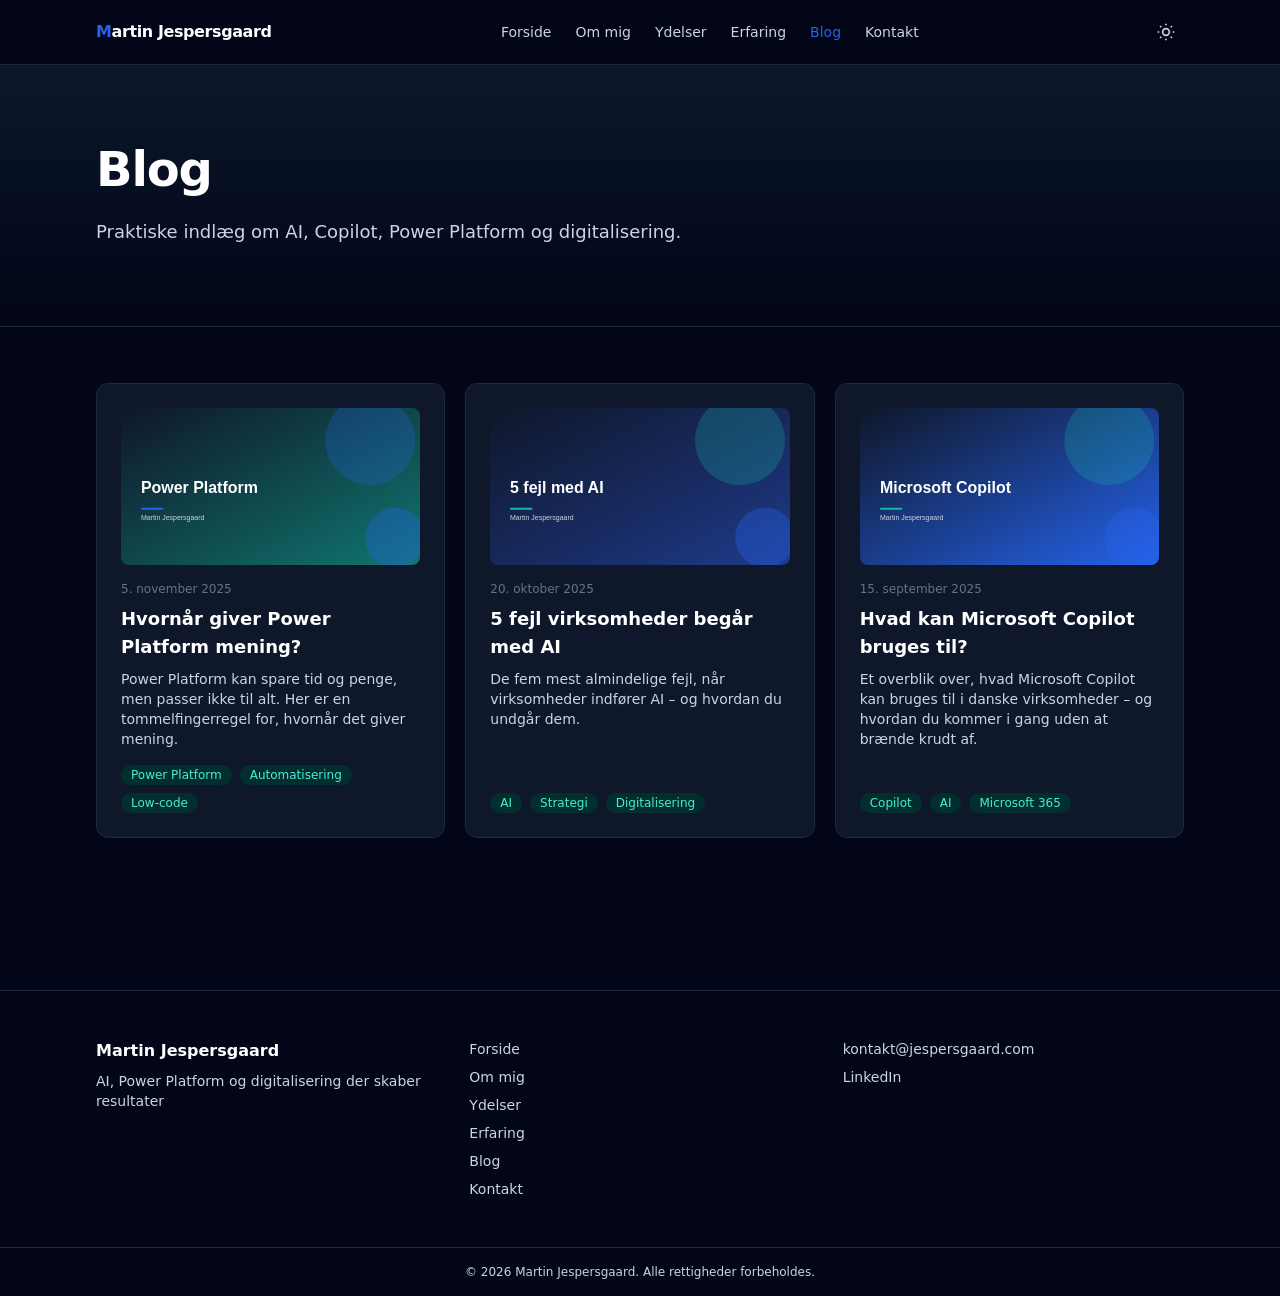
==== blog/index.html @ b981d4f5 "Deploy 2026-11-13T13:01Z Co-authored-by: Copilot <223556219+Copilot@users.noreply.github.com>" ====
<!DOCTYPE html><html lang="da"><head><meta charset="utf-8"><meta name="viewport" content="width=device-width, initial-scale=1"><title>Blog | Martin Jespersgaard</title><meta name="description" content="Indlæg om AI, Microsoft Copilot, Power Platform og digitalisering i danske virksomheder."><meta name="robots" content="index, follow, max-image-preview:large"><meta name="theme-color" content="#2563EB"><link rel="canonical" href="https://www.jespersgaard.com/blog/"><link rel="icon" type="image/svg+xml" href="/favicon.svg"><link rel="sitemap" href="/sitemap-index.xml"><meta property="og:site_name" content="Martin Jespersgaard"><meta property="og:locale" content="da_DK"><meta property="og:type" content="website"><meta property="og:title" content="Blog | Martin Jespersgaard"><meta property="og:description" content="Indlæg om AI, Microsoft Copilot, Power Platform og digitalisering i danske virksomheder."><meta property="og:url" content="https://www.jespersgaard.com/blog/"><meta property="og:image" content="https://www.jespersgaard.com/images/og-default.png"><meta name="twitter:card" content="summary_large_image"><meta name="twitter:title" content="Blog | Martin Jespersgaard"><meta name="twitter:description" content="Indlæg om AI, Microsoft Copilot, Power Platform og digitalisering i danske virksomheder."><meta name="twitter:image" content="https://www.jespersgaard.com/images/og-default.png"><script>
      const dark = localStorage.getItem('theme') !== 'light';
      document.documentElement.classList.toggle('dark', dark);
    </script><link rel="stylesheet" href="/_astro/BaseLayout.BVk5-nYg.css"></head><body class="flex min-h-screen flex-col"><a href="#main" class="sr-only focus:not-sr-only focus:absolute focus:left-4 focus:top-4 focus:rounded focus:bg-primary focus:px-3 focus:py-2 focus:text-white">Gå til indhold</a><header class="sticky top-0 z-40 border-b border-slate-200 bg-white/90 backdrop-blur dark:border-slate-800 dark:bg-slate-950/90"><div class="container-x flex h-16 items-center justify-between"><a href="/" class="font-semibold tracking-tight text-secondary dark:text-white"><span class="text-primary">M</span>artin Jespersgaard</a><nav aria-label="Hovednavigation" class="hidden items-center gap-6 md:flex"><a href="/" class="text-sm font-medium hover:text-primary text-slate-600 dark:text-slate-300">Forside</a><a href="/om-mig/" class="text-sm font-medium hover:text-primary text-slate-600 dark:text-slate-300">Om mig</a><a href="/ydelser/" class="text-sm font-medium hover:text-primary text-slate-600 dark:text-slate-300">Ydelser</a><a href="/erfaring/" class="text-sm font-medium hover:text-primary text-slate-600 dark:text-slate-300">Erfaring</a><a href="/blog/" aria-current="page" class="text-sm font-medium hover:text-primary text-primary">Blog</a><a href="/kontakt/" class="text-sm font-medium hover:text-primary text-slate-600 dark:text-slate-300">Kontakt</a></nav><div class="flex items-center gap-2"><button id="theme-toggle" type="button" aria-label="Skift mellem lyst og mørkt tema" class="rounded-md p-2 text-slate-600 hover:bg-slate-100 dark:text-slate-300 dark:hover:bg-slate-800"><svg class="hidden size-5 dark:block" viewBox="0 0 24 24" fill="none" stroke="currentColor" stroke-width="2" aria-hidden="true"><circle cx="12" cy="12" r="4"></circle><path d="M12 2v2m0 16v2M4.9 4.9l1.4 1.4m11.4 11.4 1.4 1.4M2 12h2m16 0h2M4.9 19.1l1.4-1.4M17.7 6.3l1.4-1.4"></path></svg><svg class="size-5 dark:hidden" viewBox="0 0 24 24" fill="none" stroke="currentColor" stroke-width="2" aria-hidden="true"><path d="M21 12.8A9 9 0 1 1 11.2 3a7 7 0 0 0 9.8 9.8z"></path></svg></button><button id="menu-toggle" type="button" aria-label="Åbn menu" aria-expanded="false" aria-controls="mobile-menu" class="rounded-md p-2 text-slate-600 hover:bg-slate-100 md:hidden dark:text-slate-300 dark:hover:bg-slate-800"><svg class="size-5" viewBox="0 0 24 24" fill="none" stroke="currentColor" stroke-width="2" aria-hidden="true"><path d="M4 6h16M4 12h16M4 18h16"></path></svg></button></div></div><nav id="mobile-menu" aria-label="Mobilnavigation" hidden class="border-t border-slate-200 md:hidden dark:border-slate-800"><div class="container-x flex flex-col py-2"><a href="/" class="py-2 text-sm font-medium">Forside</a><a href="/om-mig/" class="py-2 text-sm font-medium">Om mig</a><a href="/ydelser/" class="py-2 text-sm font-medium">Ydelser</a><a href="/erfaring/" class="py-2 text-sm font-medium">Erfaring</a><a href="/blog/" class="py-2 text-sm font-medium">Blog</a><a href="/kontakt/" class="py-2 text-sm font-medium">Kontakt</a></div></nav></header><script type="module">document.getElementById(`theme-toggle`)?.addEventListener(`click`,()=>{let e=document.documentElement.classList.toggle(`dark`);localStorage.setItem(`theme`,e?`dark`:`light`)});var e=document.getElementById(`menu-toggle`),t=document.getElementById(`mobile-menu`);e?.addEventListener(`click`,()=>{let n=t.hasAttribute(`hidden`);t.toggleAttribute(`hidden`,!n),e.setAttribute(`aria-expanded`,String(n))});</script><!-- {SITE.name} --><main id="main" class="flex-1"><section class="border-b border-slate-200 bg-gradient-to-b from-slate-50 to-white dark:border-slate-800 dark:from-slate-900 dark:to-slate-950"><div class="container-x py-14 sm:py-20"><h1 class="max-w-3xl font-bold tracking-tight text-3xl sm:text-5xl">Blog</h1><p class="mt-6 max-w-2xl text-lg leading-relaxed">Praktiske indlæg om AI, Copilot, Power Platform og digitalisering.</p></div></section><div class="container-x grid gap-5 py-14 md:grid-cols-2 lg:grid-cols-3"><article class="card flex h-full flex-col"><img src="/images/blog/power-platform.svg" alt="Illustration af Power Platform-byggeklodser" width="640" height="336" loading="lazy" decoding="async" class="mb-4 aspect-[1200/630] w-full rounded-lg object-cover"><time datetime="2025-11-05T00:00:00.000Z" class="text-xs text-slate-500">5. november 2025</time><h3 class="mt-2 text-lg font-semibold"><a href="/blog/hvornaar-power-platform/" class="hover:text-primary">Hvornår giver Power Platform mening?</a></h3><p class="mt-2 flex-1 text-sm">Power Platform kan spare tid og penge, men passer ikke til alt. Her er en tommelfingerregel for, hvornår det giver mening.</p><div class="mt-4 flex flex-wrap gap-2"><span class="tag">Power Platform</span><span class="tag">Automatisering</span><span class="tag">Low-code</span></div></article><article class="card flex h-full flex-col"><img src="/images/blog/ai-fejl.svg" alt="Illustration af fem faldgruber ved AI-projekter" width="640" height="336" loading="lazy" decoding="async" class="mb-4 aspect-[1200/630] w-full rounded-lg object-cover"><time datetime="2025-10-20T00:00:00.000Z" class="text-xs text-slate-500">20. oktober 2025</time><h3 class="mt-2 text-lg font-semibold"><a href="/blog/5-fejl-med-ai/" class="hover:text-primary">5 fejl virksomheder begår med AI</a></h3><p class="mt-2 flex-1 text-sm">De fem mest almindelige fejl, når virksomheder indfører AI – og hvordan du undgår dem.</p><div class="mt-4 flex flex-wrap gap-2"><span class="tag">AI</span><span class="tag">Strategi</span><span class="tag">Digitalisering</span></div></article><article class="card flex h-full flex-col"><img src="/images/blog/hvad-er-copilot.svg" alt="Illustration af Microsoft Copilot i en arbejdsgang" width="640" height="336" loading="lazy" decoding="async" class="mb-4 aspect-[1200/630] w-full rounded-lg object-cover"><time datetime="2025-09-15T00:00:00.000Z" class="text-xs text-slate-500">15. september 2025</time><h3 class="mt-2 text-lg font-semibold"><a href="/blog/hvad-er-copilot/" class="hover:text-primary">Hvad kan Microsoft Copilot bruges til?</a></h3><p class="mt-2 flex-1 text-sm">Et overblik over, hvad Microsoft Copilot kan bruges til i danske virksomheder – og hvordan du kommer i gang uden at brænde krudt af.</p><div class="mt-4 flex flex-wrap gap-2"><span class="tag">Copilot</span><span class="tag">AI</span><span class="tag">Microsoft 365</span></div></article></div></main><footer class="mt-24 border-t border-slate-200 dark:border-slate-800"><div class="container-x grid gap-8 py-12 md:grid-cols-3"><div><p class="font-semibold text-secondary dark:text-white">Martin Jespersgaard</p><p class="mt-2 text-sm">AI, Power Platform og digitalisering der skaber resultater</p></div><nav aria-label="Footernavigation"><ul class="space-y-2 text-sm"><li><a href="/" class="hover:text-primary">Forside</a></li><li><a href="/om-mig/" class="hover:text-primary">Om mig</a></li><li><a href="/ydelser/" class="hover:text-primary">Ydelser</a></li><li><a href="/erfaring/" class="hover:text-primary">Erfaring</a></li><li><a href="/blog/" class="hover:text-primary">Blog</a></li><li><a href="/kontakt/" class="hover:text-primary">Kontakt</a></li></ul></nav><div class="text-sm"><p><a href="mailto:kontakt@jespersgaard.com" class="hover:text-primary">kontakt@jespersgaard.com</a></p><p class="mt-2"><a href="https://www.linkedin.com/in/jespersgaard/" rel="me noopener" class="hover:text-primary">LinkedIn</a></p></div></div><div class="border-t border-slate-200 py-4 text-center text-xs dark:border-slate-800">© 2026 Martin Jespersgaard. Alle rettigheder forbeholdes.</div></footer></body></html>
---- _astro/BaseLayout.BVk5-nYg.css ----
/*! tailwindcss v4.3.5 | MIT License | https://tailwindcss.com */
@layer properties{@supports (((-webkit-hyphens:none)) and (not (margin-trim:block))) or ((-moz-orient:inline) and (not (color:rgb(from red r g b)))){*,:before,:after,::backdrop{--tw-space-y-reverse:0;--tw-border-style:solid;--tw-gradient-position:initial;--tw-gradient-from:#0000;--tw-gradient-via:#0000;--tw-gradient-to:#0000;--tw-gradient-stops:initial;--tw-gradient-via-stops:initial;--tw-gradient-from-position:0%;--tw-gradient-via-position:50%;--tw-gradient-to-position:100%;--tw-leading:initial;--tw-font-weight:initial;--tw-tracking:initial;--tw-shadow:0 0 #0000;--tw-shadow-color:initial;--tw-shadow-alpha:100%;--tw-inset-shadow:0 0 #0000;--tw-inset-shadow-color:initial;--tw-inset-shadow-alpha:100%;--tw-ring-color:initial;--tw-ring-shadow:0 0 #0000;--tw-inset-ring-color:initial;--tw-inset-ring-shadow:0 0 #0000;--tw-ring-inset:initial;--tw-ring-offset-width:0px;--tw-ring-offset-color:#fff;--tw-ring-offset-shadow:0 0 #0000;--tw-backdrop-blur:initial;--tw-backdrop-brightness:initial;--tw-backdrop-contrast:initial;--tw-backdrop-grayscale:initial;--tw-backdrop-hue-rotate:initial;--tw-backdrop-invert:initial;--tw-backdrop-opacity:initial;--tw-backdrop-saturate:initial;--tw-backdrop-sepia:initial;--tw-outline-style:solid}}}@layer theme{:root,:host{--font-sans:"Segoe UI", system-ui, -apple-system, "Helvetica Neue", Arial, sans-serif;--font-mono:ui-monospace, SFMono-Regular, Menlo, Monaco, Consolas, "Liberation Mono", "Courier New", monospace;--color-red-400:oklch(70.4% .191 22.216);--color-red-600:oklch(57.7% .245 27.325);--color-teal-50:oklch(98.4% .014 180.72);--color-teal-100:oklch(95.3% .051 180.801);--color-teal-300:oklch(85.5% .138 181.071);--color-teal-400:oklch(77.7% .152 181.912);--color-teal-600:oklch(60% .118 184.704);--color-teal-700:oklch(51.1% .096 186.391);--color-teal-950:oklch(27.7% .046 192.524);--color-blue-100:oklch(93.2% .032 255.585);--color-blue-950:oklch(28.2% .091 267.935);--color-slate-50:oklch(98.4% .003 247.858);--color-slate-100:oklch(96.8% .007 247.896);--color-slate-200:oklch(92.9% .013 255.508);--color-slate-300:oklch(86.9% .022 252.894);--color-slate-400:oklch(70.4% .04 256.788);--color-slate-500:oklch(55.4% .046 257.417);--color-slate-600:oklch(44.6% .043 257.281);--color-slate-700:oklch(37.2% .044 257.287);--color-slate-800:oklch(27.9% .041 260.031);--color-slate-900:oklch(20.8% .042 265.755);--color-slate-950:oklch(12.9% .042 264.695);--color-white:#fff;--spacing:.25rem;--container-xl:36rem;--container-2xl:42rem;--container-3xl:48rem;--container-6xl:72rem;--text-xs:.75rem;--text-xs--line-height:calc(1 / .75);--text-sm:.875rem;--text-sm--line-height:calc(1.25 / .875);--text-lg:1.125rem;--text-lg--line-height:calc(1.75 / 1.125);--text-xl:1.25rem;--text-xl--line-height:calc(1.75 / 1.25);--text-2xl:1.5rem;--text-2xl--line-height:calc(2 / 1.5);--text-3xl:1.875rem;--text-3xl--line-height:calc(2.25 / 1.875);--text-4xl:2.25rem;--text-4xl--line-height:calc(2.5 / 2.25);--text-5xl:3rem;--text-5xl--line-height:1;--text-6xl:3.75rem;--text-6xl--line-height:1;--font-weight-medium:500;--font-weight-semibold:600;--font-weight-bold:700;--tracking-tight:-.025em;--tracking-wider:.05em;--leading-relaxed:1.625;--radius-md:.375rem;--radius-lg:.5rem;--radius-xl:.75rem;--radius-2xl:1rem;--default-transition-duration:.15s;--default-transition-timing-function:cubic-bezier(.4, 0, .2, 1);--default-font-family:var(--font-sans);--default-mono-font-family:var(--font-mono);--color-primary:#2563eb;--color-primary-dark:#1d4ed8;--color-secondary:#0f172a;--color-accent:#14b8a6}}@layer base{*,:after,:before,::backdrop{box-sizing:border-box;border:0 solid;margin:0;padding:0}::file-selector-button{box-sizing:border-box;border:0 solid;margin:0;padding:0}html,:host{-webkit-text-size-adjust:100%;tab-size:4;line-height:1.5;font-family:var(--default-font-family,-apple-system, BlinkMacSystemFont, "Segoe UI", Roboto, "Helvetica Neue", "Noto Sans", Arial, sans-serif, "Apple Color Emoji", "Segoe UI Emoji", "Segoe UI Symbol", "Noto Color Emoji");font-feature-settings:var(--default-font-feature-settings,normal);font-variation-settings:var(--default-font-variation-settings,normal);-webkit-tap-highlight-color:transparent}hr{height:0;color:inherit;border-top-width:1px}abbr:where([title]){text-decoration:underline dotted}h1,h2,h3,h4,h5,h6{font-size:inherit;font-weight:inherit}a{color:inherit;-webkit-text-decoration:inherit;-webkit-text-decoration:inherit;-webkit-text-decoration:inherit;text-decoration:inherit}b,strong{font-weight:bolder}code,kbd,samp,pre{font-family:var(--default-mono-font-family,ui-monospace, SFMono-Regular, Menlo, Monaco, Consolas, "Liberation Mono", "Courier New", monospace);font-feature-settings:var(--default-mono-font-feature-settings,normal);font-variation-settings:var(--default-mono-font-variation-settings,normal);font-size:1em}small{font-size:80%}sub,sup{vertical-align:baseline;font-size:75%;line-height:0;position:relative}sub{bottom:-.25em}sup{top:-.5em}table{text-indent:0;border-color:inherit;border-collapse:collapse}:-moz-focusring:where(:not(iframe)){outline:auto}progress{vertical-align:baseline}summary{display:list-item}ol,ul,menu{list-style:none}img,svg,video,canvas,audio,iframe,embed,object{vertical-align:middle;display:block}img,video{max-width:100%;height:auto}button,input,select,optgroup,textarea{font:inherit;font-feature-settings:inherit;font-variation-settings:inherit;letter-spacing:inherit;color:inherit;opacity:1;background-color:#0000;border-radius:0}::file-selector-button{font:inherit;font-feature-settings:inherit;font-variation-settings:inherit;letter-spacing:inherit;color:inherit;opacity:1;background-color:#0000;border-radius:0}:where(select:is([multiple],[size])) optgroup{font-weight:bolder}:where(select:is([multiple],[size])) optgroup option{padding-inline-start:20px}::file-selector-button{margin-inline-end:4px}::placeholder{opacity:1}@supports (not ((-webkit-appearance:-apple-pay-button))) or (contain-intrinsic-size:1px){::placeholder{color:currentColor}@supports (color:color-mix(in lab, red, red)){::placeholder{color:color-mix(in oklab, currentcolor 50%, transparent)}}}textarea{resize:vertical}::-webkit-search-decoration{-webkit-appearance:none}::-webkit-date-and-time-value{min-height:1lh;text-align:inherit}::-webkit-datetime-edit{display:inline-flex}::-webkit-datetime-edit-fields-wrapper{padding:0}::-webkit-datetime-edit{padding-block:0}::-webkit-datetime-edit-year-field{padding-block:0}::-webkit-datetime-edit-month-field{padding-block:0}::-webkit-datetime-edit-day-field{padding-block:0}::-webkit-datetime-edit-hour-field{padding-block:0}::-webkit-datetime-edit-minute-field{padding-block:0}::-webkit-datetime-edit-second-field{padding-block:0}::-webkit-datetime-edit-millisecond-field{padding-block:0}::-webkit-datetime-edit-meridiem-field{padding-block:0}::-webkit-calendar-picker-indicator{line-height:1}:-moz-ui-invalid{box-shadow:none}button,input:where([type=button],[type=reset],[type=submit]){appearance:button}::file-selector-button{appearance:button}::-webkit-inner-spin-button{height:auto}::-webkit-outer-spin-button{height:auto}[hidden]:where(:not([hidden=until-found])){display:none!important}}@layer components;@layer utilities{.sr-only{clip-path:inset(50%);white-space:nowrap;border-width:0;width:1px;height:1px;margin:-1px;padding:0;position:absolute;overflow:hidden}.sticky{position:sticky}.top-0{top:0}.z-40{z-index:40}.order-first{order:-9999}.mx-auto{margin-inline:auto}.prose{color:var(--tw-prose-body);max-width:65ch}.prose :where(p):not(:where([class~=not-prose],[class~=not-prose] *)){margin-top:1.25em;margin-bottom:1.25em}.prose :where([class~=lead]):not(:where([class~=not-prose],[class~=not-prose] *)){color:var(--tw-prose-lead);margin-top:1.2em;margin-bottom:1.2em;font-size:1.25em;line-height:1.6}.prose :where(a):not(:where([class~=not-prose],[class~=not-prose] *)){color:var(--tw-prose-links);font-weight:500;text-decoration:underline}.prose :where(strong):not(:where([class~=not-prose],[class~=not-prose] *)){color:var(--tw-prose-bold);font-weight:600}.prose :where(a strong):not(:where([class~=not-prose],[class~=not-prose] *)),.prose :where(blockquote strong):not(:where([class~=not-prose],[class~=not-prose] *)),.prose :where(thead th strong):not(:where([class~=not-prose],[class~=not-prose] *)){color:inherit}.prose :where(ol):not(:where([class~=not-prose],[class~=not-prose] *)){margin-top:1.25em;margin-bottom:1.25em;padding-inline-start:1.625em;list-style-type:decimal}.prose :where(ol[type=A]):not(:where([class~=not-prose],[class~=not-prose] *)){list-style-type:upper-alpha}.prose :where(ol[type=a]):not(:where([class~=not-prose],[class~=not-prose] *)){list-style-type:lower-alpha}.prose :where(ol[type=A s]):not(:where([class~=not-prose],[class~=not-prose] *)){list-style-type:upper-alpha}.prose :where(ol[type=a s]):not(:where([class~=not-prose],[class~=not-prose] *)){list-style-type:lower-alpha}.prose :where(ol[type=I]):not(:where([class~=not-prose],[class~=not-prose] *)){list-style-type:upper-roman}.prose :where(ol[type=i]):not(:where([class~=not-prose],[class~=not-prose] *)){list-style-type:lower-roman}.prose :where(ol[type=I s]):not(:where([class~=not-prose],[class~=not-prose] *)){list-style-type:upper-roman}.prose :where(ol[type=i s]):not(:where([class~=not-prose],[class~=not-prose] *)){list-style-type:lower-roman}.prose :where(ol[type="1"]):not(:where([class~=not-prose],[class~=not-prose] *)){list-style-type:decimal}.prose :where(ul):not(:where([class~=not-prose],[class~=not-prose] *)){margin-top:1.25em;margin-bottom:1.25em;padding-inline-start:1.625em;list-style-type:disc}.prose :where(ol>li):not(:where([class~=not-prose],[class~=not-prose] *))::marker{color:var(--tw-prose-counters);font-weight:400}.prose :where(ul>li):not(:where([class~=not-prose],[class~=not-prose] *))::marker{color:var(--tw-prose-bullets)}.prose :where(dt):not(:where([class~=not-prose],[class~=not-prose] *)){color:var(--tw-prose-headings);margin-top:1.25em;font-weight:600}.prose :where(hr):not(:where([class~=not-prose],[class~=not-prose] *)){border-color:var(--tw-prose-hr);border-top-width:1px;margin-top:3em;margin-bottom:3em}.prose :where(blockquote):not(:where([class~=not-prose],[class~=not-prose] *)){color:var(--tw-prose-quotes);border-inline-start-width:.25rem;border-inline-start-color:var(--tw-prose-quote-borders);quotes:"“""”""‘""’";margin-top:1.6em;margin-bottom:1.6em;padding-inline-start:1em;font-style:italic;font-weight:500}.prose :where(blockquote p:first-of-type):not(:where([class~=not-prose],[class~=not-prose] *)):before{content:open-quote}.prose :where(blockquote p:last-of-type):not(:where([class~=not-prose],[class~=not-prose] *)):after{content:close-quote}.prose :where(h1):not(:where([class~=not-prose],[class~=not-prose] *)){color:var(--tw-prose-headings);margin-top:0;margin-bottom:.888889em;font-size:2.25em;font-weight:800;line-height:1.11111}.prose :where(h1 strong):not(:where([class~=not-prose],[class~=not-prose] *)){color:inherit;font-weight:900}.prose :where(h2):not(:where([class~=not-prose],[class~=not-prose] *)){color:var(--tw-prose-headings);margin-top:2em;margin-bottom:1em;font-size:1.5em;font-weight:700;line-height:1.33333}.prose :where(h2 strong):not(:where([class~=not-prose],[class~=not-prose] *)){color:inherit;font-weight:800}.prose :where(h3):not(:where([class~=not-prose],[class~=not-prose] *)){color:var(--tw-prose-headings);margin-top:1.6em;margin-bottom:.6em;font-size:1.25em;font-weight:600;line-height:1.6}.prose :where(h3 strong):not(:where([class~=not-prose],[class~=not-prose] *)){color:inherit;font-weight:700}.prose :where(h4):not(:where([class~=not-prose],[class~=not-prose] *)){color:var(--tw-prose-headings);margin-top:1.5em;margin-bottom:.5em;font-weight:600;line-height:1.5}.prose :where(h4 strong):not(:where([class~=not-prose],[class~=not-prose] *)){color:inherit;font-weight:700}.prose :where(img):not(:where([class~=not-prose],[class~=not-prose] *)){margin-top:2em;margin-bottom:2em}.prose :where(picture):not(:where([class~=not-prose],[class~=not-prose] *)){margin-top:2em;margin-bottom:2em;display:block}.prose :where(video):not(:where([class~=not-prose],[class~=not-prose] *)){margin-top:2em;margin-bottom:2em}.prose :where(kbd):not(:where([class~=not-prose],[class~=not-prose] *)){color:var(--tw-prose-kbd);box-shadow:0 0 0 1px var(--tw-prose-kbd-shadows), 0 3px 0 var(--tw-prose-kbd-shadows);padding-top:.1875em;padding-inline-end:.375em;padding-bottom:.1875em;border-radius:.3125rem;padding-inline-start:.375em;font-family:inherit;font-size:.875em;font-weight:500}.prose :where(code):not(:where([class~=not-prose],[class~=not-prose] *)){color:var(--tw-prose-code);font-size:.875em;font-weight:600}.prose :where(code):not(:where([class~=not-prose],[class~=not-prose] *)):before,.prose :where(code):not(:where([class~=not-prose],[class~=not-prose] *)):after{content:"`"}.prose :where(a code):not(:where([class~=not-prose],[class~=not-prose] *)),.prose :where(h1 code):not(:where([class~=not-prose],[class~=not-prose] *)){color:inherit}.prose :where(h2 code):not(:where([class~=not-prose],[class~=not-prose] *)){color:inherit;font-size:.875em}.prose :where(h3 code):not(:where([class~=not-prose],[class~=not-prose] *)){color:inherit;font-size:.9em}.prose :where(h4 code):not(:where([class~=not-prose],[class~=not-prose] *)),.prose :where(blockquote code):not(:where([class~=not-prose],[class~=not-prose] *)),.prose :where(thead th code):not(:where([class~=not-prose],[class~=not-prose] *)){color:inherit}.prose :where(pre):not(:where([class~=not-prose],[class~=not-prose] *)){color:var(--tw-prose-pre-code);background-color:var(--tw-prose-pre-bg);padding-top:.857143em;padding-inline-end:1.14286em;padding-bottom:.857143em;border-radius:.375rem;margin-top:1.71429em;margin-bottom:1.71429em;padding-inline-start:1.14286em;font-size:.875em;font-weight:400;line-height:1.71429;overflow-x:auto}.prose :where(pre code):not(:where([class~=not-prose],[class~=not-prose] *)){font-weight:inherit;color:inherit;font-size:inherit;font-family:inherit;line-height:inherit;background-color:#0000;border-width:0;border-radius:0;padding:0}.prose :where(pre code):not(:where([class~=not-prose],[class~=not-prose] *)):before,.prose :where(pre code):not(:where([class~=not-prose],[class~=not-prose] *)):after{content:none}.prose :where(table):not(:where([class~=not-prose],[class~=not-prose] *)){table-layout:auto;width:100%;margin-top:2em;margin-bottom:2em;font-size:.875em;line-height:1.71429}.prose :where(thead):not(:where([class~=not-prose],[class~=not-prose] *)){border-bottom-width:1px;border-bottom-color:var(--tw-prose-th-borders)}.prose :where(thead th):not(:where([class~=not-prose],[class~=not-prose] *)){color:var(--tw-prose-headings);vertical-align:bottom;padding-inline-end:.571429em;padding-bottom:.571429em;padding-inline-start:.571429em;font-weight:600}.prose :where(tbody tr):not(:where([class~=not-prose],[class~=not-prose] *)){border-bottom-width:1px;border-bottom-color:var(--tw-prose-td-borders)}.prose :where(tbody tr:last-child):not(:where([class~=not-prose],[class~=not-prose] *)){border-bottom-width:0}.prose :where(tbody td):not(:where([class~=not-prose],[class~=not-prose] *)){vertical-align:baseline}.prose :where(tfoot):not(:where([class~=not-prose],[class~=not-prose] *)){border-top-width:1px;border-top-color:var(--tw-prose-th-borders)}.prose :where(tfoot td):not(:where([class~=not-prose],[class~=not-prose] *)){vertical-align:top}.prose :where(th,td):not(:where([class~=not-prose],[class~=not-prose] *)){text-align:start}.prose :where(figure>*):not(:where([class~=not-prose],[class~=not-prose] *)){margin-top:0;margin-bottom:0}.prose :where(figcaption):not(:where([class~=not-prose],[class~=not-prose] *)){color:var(--tw-prose-captions);margin-top:.857143em;font-size:.875em;line-height:1.42857}.prose{--tw-prose-body:oklch(37.3% .034 259.733);--tw-prose-headings:oklch(21% .034 264.665);--tw-prose-lead:oklch(44.6% .03 256.802);--tw-prose-links:oklch(21% .034 264.665);--tw-prose-bold:oklch(21% .034 264.665);--tw-prose-counters:oklch(55.1% .027 264.364);--tw-prose-bullets:oklch(87.2% .01 258.338);--tw-prose-hr:oklch(92.8% .006 264.531);--tw-prose-quotes:oklch(21% .034 264.665);--tw-prose-quote-borders:oklch(92.8% .006 264.531);--tw-prose-captions:oklch(55.1% .027 264.364);--tw-prose-kbd:oklch(21% .034 264.665);--tw-prose-kbd-shadows:oklab(21% -.00316127 -.0338527/.1);--tw-prose-code:oklch(21% .034 264.665);--tw-prose-pre-code:oklch(92.8% .006 264.531);--tw-prose-pre-bg:oklch(27.8% .033 256.848);--tw-prose-th-borders:oklch(87.2% .01 258.338);--tw-prose-td-borders:oklch(92.8% .006 264.531);--tw-prose-invert-body:oklch(87.2% .01 258.338);--tw-prose-invert-headings:#fff;--tw-prose-invert-lead:oklch(70.7% .022 261.325);--tw-prose-invert-links:#fff;--tw-prose-invert-bold:#fff;--tw-prose-invert-counters:oklch(70.7% .022 261.325);--tw-prose-invert-bullets:oklch(44.6% .03 256.802);--tw-prose-invert-hr:oklch(37.3% .034 259.733);--tw-prose-invert-quotes:oklch(96.7% .003 264.542);--tw-prose-invert-quote-borders:oklch(37.3% .034 259.733);--tw-prose-invert-captions:oklch(70.7% .022 261.325);--tw-prose-invert-kbd:#fff;--tw-prose-invert-kbd-shadows:#ffffff1a;--tw-prose-invert-code:#fff;--tw-prose-invert-pre-code:oklch(87.2% .01 258.338);--tw-prose-invert-pre-bg:#00000080;--tw-prose-invert-th-borders:oklch(44.6% .03 256.802);--tw-prose-invert-td-borders:oklch(37.3% .034 259.733);font-size:1rem;line-height:1.75}.prose :where(picture>img):not(:where([class~=not-prose],[class~=not-prose] *)){margin-top:0;margin-bottom:0}.prose :where(li):not(:where([class~=not-prose],[class~=not-prose] *)){margin-top:.5em;margin-bottom:.5em}.prose :where(ol>li):not(:where([class~=not-prose],[class~=not-prose] *)),.prose :where(ul>li):not(:where([class~=not-prose],[class~=not-prose] *)){padding-inline-start:.375em}.prose :where(.prose>ul>li p):not(:where([class~=not-prose],[class~=not-prose] *)){margin-top:.75em;margin-bottom:.75em}.prose :where(.prose>ul>li>p:first-child):not(:where([class~=not-prose],[class~=not-prose] *)){margin-top:1.25em}.prose :where(.prose>ul>li>p:last-child):not(:where([class~=not-prose],[class~=not-prose] *)){margin-bottom:1.25em}.prose :where(.prose>ol>li>p:first-child):not(:where([class~=not-prose],[class~=not-prose] *)){margin-top:1.25em}.prose :where(.prose>ol>li>p:last-child):not(:where([class~=not-prose],[class~=not-prose] *)){margin-bottom:1.25em}.prose :where(ul ul,ul ol,ol ul,ol ol):not(:where([class~=not-prose],[class~=not-prose] *)){margin-top:.75em;margin-bottom:.75em}.prose :where(dl):not(:where([class~=not-prose],[class~=not-prose] *)){margin-top:1.25em;margin-bottom:1.25em}.prose :where(dd):not(:where([class~=not-prose],[class~=not-prose] *)){margin-top:.5em;padding-inline-start:1.625em}.prose :where(hr+*):not(:where([class~=not-prose],[class~=not-prose] *)),.prose :where(h2+*):not(:where([class~=not-prose],[class~=not-prose] *)),.prose :where(h3+*):not(:where([class~=not-prose],[class~=not-prose] *)),.prose :where(h4+*):not(:where([class~=not-prose],[class~=not-prose] *)){margin-top:0}.prose :where(thead th:first-child):not(:where([class~=not-prose],[class~=not-prose] *)){padding-inline-start:0}.prose :where(thead th:last-child):not(:where([class~=not-prose],[class~=not-prose] *)){padding-inline-end:0}.prose :where(tbody td,tfoot td):not(:where([class~=not-prose],[class~=not-prose] *)){padding-top:.571429em;padding-inline-end:.571429em;padding-bottom:.571429em;padding-inline-start:.571429em}.prose :where(tbody td:first-child,tfoot td:first-child):not(:where([class~=not-prose],[class~=not-prose] *)){padding-inline-start:0}.prose :where(tbody td:last-child,tfoot td:last-child):not(:where([class~=not-prose],[class~=not-prose] *)){padding-inline-end:0}.prose :where(figure):not(:where([class~=not-prose],[class~=not-prose] *)){margin-top:2em;margin-bottom:2em}.prose :where(.prose>:first-child):not(:where([class~=not-prose],[class~=not-prose] *)){margin-top:0}.prose :where(.prose>:last-child):not(:where([class~=not-prose],[class~=not-prose] *)){margin-bottom:0}.prose-lg{font-size:1.125rem;line-height:1.77778}.prose-lg :where(p):not(:where([class~=not-prose],[class~=not-prose] *)){margin-top:1.33333em;margin-bottom:1.33333em}.prose-lg :where([class~=lead]):not(:where([class~=not-prose],[class~=not-prose] *)){margin-top:1.09091em;margin-bottom:1.09091em;font-size:1.22222em;line-height:1.45455}.prose-lg :where(blockquote):not(:where([class~=not-prose],[class~=not-prose] *)){margin-top:1.66667em;margin-bottom:1.66667em;padding-inline-start:1em}.prose-lg :where(h1):not(:where([class~=not-prose],[class~=not-prose] *)){margin-top:0;margin-bottom:.833333em;font-size:2.66667em;line-height:1}.prose-lg :where(h2):not(:where([class~=not-prose],[class~=not-prose] *)){margin-top:1.86667em;margin-bottom:1.06667em;font-size:1.66667em;line-height:1.33333}.prose-lg :where(h3):not(:where([class~=not-prose],[class~=not-prose] *)){margin-top:1.66667em;margin-bottom:.666667em;font-size:1.33333em;line-height:1.5}.prose-lg :where(h4):not(:where([class~=not-prose],[class~=not-prose] *)){margin-top:1.77778em;margin-bottom:.444444em;line-height:1.55556}.prose-lg :where(img):not(:where([class~=not-prose],[class~=not-prose] *)),.prose-lg :where(picture):not(:where([class~=not-prose],[class~=not-prose] *)){margin-top:1.77778em;margin-bottom:1.77778em}.prose-lg :where(picture>img):not(:where([class~=not-prose],[class~=not-prose] *)){margin-top:0;margin-bottom:0}.prose-lg :where(video):not(:where([class~=not-prose],[class~=not-prose] *)){margin-top:1.77778em;margin-bottom:1.77778em}.prose-lg :where(kbd):not(:where([class~=not-prose],[class~=not-prose] *)){padding-top:.222222em;padding-inline-end:.444444em;padding-bottom:.222222em;border-radius:.3125rem;padding-inline-start:.444444em;font-size:.888889em}.prose-lg :where(code):not(:where([class~=not-prose],[class~=not-prose] *)){font-size:.888889em}.prose-lg :where(h2 code):not(:where([class~=not-prose],[class~=not-prose] *)){font-size:.866667em}.prose-lg :where(h3 code):not(:where([class~=not-prose],[class~=not-prose] *)){font-size:.875em}.prose-lg :where(pre):not(:where([class~=not-prose],[class~=not-prose] *)){padding-top:1em;padding-inline-end:1.5em;padding-bottom:1em;border-radius:.375rem;margin-top:2em;margin-bottom:2em;padding-inline-start:1.5em;font-size:.888889em;line-height:1.75}.prose-lg :where(ol):not(:where([class~=not-prose],[class~=not-prose] *)),.prose-lg :where(ul):not(:where([class~=not-prose],[class~=not-prose] *)){margin-top:1.33333em;margin-bottom:1.33333em;padding-inline-start:1.55556em}.prose-lg :where(li):not(:where([class~=not-prose],[class~=not-prose] *)){margin-top:.666667em;margin-bottom:.666667em}.prose-lg :where(ol>li):not(:where([class~=not-prose],[class~=not-prose] *)),.prose-lg :where(ul>li):not(:where([class~=not-prose],[class~=not-prose] *)){padding-inline-start:.444444em}.prose-lg :where(.prose-lg>ul>li p):not(:where([class~=not-prose],[class~=not-prose] *)){margin-top:.888889em;margin-bottom:.888889em}.prose-lg :where(.prose-lg>ul>li>p:first-child):not(:where([class~=not-prose],[class~=not-prose] *)){margin-top:1.33333em}.prose-lg :where(.prose-lg>ul>li>p:last-child):not(:where([class~=not-prose],[class~=not-prose] *)){margin-bottom:1.33333em}.prose-lg :where(.prose-lg>ol>li>p:first-child):not(:where([class~=not-prose],[class~=not-prose] *)){margin-top:1.33333em}.prose-lg :where(.prose-lg>ol>li>p:last-child):not(:where([class~=not-prose],[class~=not-prose] *)){margin-bottom:1.33333em}.prose-lg :where(ul ul,ul ol,ol ul,ol ol):not(:where([class~=not-prose],[class~=not-prose] *)){margin-top:.888889em;margin-bottom:.888889em}.prose-lg :where(dl):not(:where([class~=not-prose],[class~=not-prose] *)){margin-top:1.33333em;margin-bottom:1.33333em}.prose-lg :where(dt):not(:where([class~=not-prose],[class~=not-prose] *)){margin-top:1.33333em}.prose-lg :where(dd):not(:where([class~=not-prose],[class~=not-prose] *)){margin-top:.666667em;padding-inline-start:1.55556em}.prose-lg :where(hr):not(:where([class~=not-prose],[class~=not-prose] *)){margin-top:3.11111em;margin-bottom:3.11111em}.prose-lg :where(hr+*):not(:where([class~=not-prose],[class~=not-prose] *)),.prose-lg :where(h2+*):not(:where([class~=not-prose],[class~=not-prose] *)),.prose-lg :where(h3+*):not(:where([class~=not-prose],[class~=not-prose] *)),.prose-lg :where(h4+*):not(:where([class~=not-prose],[class~=not-prose] *)){margin-top:0}.prose-lg :where(table):not(:where([class~=not-prose],[class~=not-prose] *)){font-size:.888889em;line-height:1.5}.prose-lg :where(thead th):not(:where([class~=not-prose],[class~=not-prose] *)){padding-inline-end:.75em;padding-bottom:.75em;padding-inline-start:.75em}.prose-lg :where(thead th:first-child):not(:where([class~=not-prose],[class~=not-prose] *)){padding-inline-start:0}.prose-lg :where(thead th:last-child):not(:where([class~=not-prose],[class~=not-prose] *)){padding-inline-end:0}.prose-lg :where(tbody td,tfoot td):not(:where([class~=not-prose],[class~=not-prose] *)){padding-top:.75em;padding-inline-end:.75em;padding-bottom:.75em;padding-inline-start:.75em}.prose-lg :where(tbody td:first-child,tfoot td:first-child):not(:where([class~=not-prose],[class~=not-prose] *)){padding-inline-start:0}.prose-lg :where(tbody td:last-child,tfoot td:last-child):not(:where([class~=not-prose],[class~=not-prose] *)){padding-inline-end:0}.prose-lg :where(figure):not(:where([class~=not-prose],[class~=not-prose] *)){margin-top:1.77778em;margin-bottom:1.77778em}.prose-lg :where(figure>*):not(:where([class~=not-prose],[class~=not-prose] *)){margin-top:0;margin-bottom:0}.prose-lg :where(figcaption):not(:where([class~=not-prose],[class~=not-prose] *)){margin-top:1em;font-size:.888889em;line-height:1.5}.prose-lg :where(.prose-lg>:first-child):not(:where([class~=not-prose],[class~=not-prose] *)){margin-top:0}.prose-lg :where(.prose-lg>:last-child):not(:where([class~=not-prose],[class~=not-prose] *)){margin-bottom:0}.mt-1{margin-top:var(--spacing)}.mt-2{margin-top:calc(var(--spacing) * 2)}.mt-3{margin-top:calc(var(--spacing) * 3)}.mt-4{margin-top:calc(var(--spacing) * 4)}.mt-6{margin-top:calc(var(--spacing) * 6)}.mt-8{margin-top:calc(var(--spacing) * 8)}.mt-10{margin-top:calc(var(--spacing) * 10)}.mt-12{margin-top:calc(var(--spacing) * 12)}.mt-16{margin-top:calc(var(--spacing) * 16)}.mt-24{margin-top:calc(var(--spacing) * 24)}.mb-4{margin-bottom:calc(var(--spacing) * 4)}.block{display:block}.flex{display:flex}.grid{display:grid}.hidden{display:none}.aspect-\[4\/5\]{aspect-ratio:4/5}.aspect-\[1200\/630\]{aspect-ratio:1200/630}.size-5{width:calc(var(--spacing) * 5);height:calc(var(--spacing) * 5)}.h-16{height:calc(var(--spacing) * 16)}.h-full{height:100%}.min-h-screen{min-height:100vh}.w-24{width:calc(var(--spacing) * 24)}.w-full{width:100%}.max-w-2xl{max-width:var(--container-2xl)}.max-w-3xl{max-width:var(--container-3xl)}.max-w-xl{max-width:var(--container-xl)}.flex-1{flex:1}.flex-col{flex-direction:column}.flex-wrap{flex-wrap:wrap}.items-baseline{align-items:baseline}.items-center{align-items:center}.items-end{align-items:flex-end}.items-start{align-items:flex-start}.justify-between{justify-content:space-between}.gap-2{gap:calc(var(--spacing) * 2)}.gap-3{gap:calc(var(--spacing) * 3)}.gap-4{gap:calc(var(--spacing) * 4)}.gap-5{gap:calc(var(--spacing) * 5)}.gap-6{gap:calc(var(--spacing) * 6)}.gap-8{gap:calc(var(--spacing) * 8)}.gap-10{gap:calc(var(--spacing) * 10)}:where(.space-y-1>:not(:last-child)){--tw-space-y-reverse:0;margin-block-start:calc(var(--spacing) * var(--tw-space-y-reverse));margin-block-end:calc(var(--spacing) * calc(1 - var(--tw-space-y-reverse)))}:where(.space-y-2>:not(:last-child)){--tw-space-y-reverse:0;margin-block-start:calc(calc(var(--spacing) * 2) * var(--tw-space-y-reverse));margin-block-end:calc(calc(var(--spacing) * 2) * calc(1 - var(--tw-space-y-reverse)))}.overflow-hidden{overflow:hidden}.rounded-2xl{border-radius:var(--radius-2xl)}.rounded-full{border-radius:2147483647px}.rounded-lg{border-radius:var(--radius-lg)}.rounded-md{border-radius:var(--radius-md)}.rounded-xl{border-radius:var(--radius-xl)}.border{border-style:var(--tw-border-style);border-width:1px}.border-y{border-block-style:var(--tw-border-style);border-block-width:1px}.border-t{border-top-style:var(--tw-border-style);border-top-width:1px}.border-b{border-bottom-style:var(--tw-border-style);border-bottom-width:1px}.border-slate-200{border-color:var(--color-slate-200)}.border-slate-300{border-color:var(--color-slate-300)}.bg-accent{background-color:var(--color-accent)}.bg-secondary{background-color:var(--color-secondary)}.bg-slate-50{background-color:var(--color-slate-50)}.bg-white{background-color:var(--color-white)}.bg-white\/90{background-color:#ffffffe6}@supports (color:color-mix(in lab, red, red)){.bg-white\/90{background-color:color-mix(in oklab, var(--color-white) 90%, transparent)}}.bg-gradient-to-b{--tw-gradient-position:to bottom in oklab;background-image:linear-gradient(var(--tw-gradient-stops))}.bg-gradient-to-br{--tw-gradient-position:to bottom right in oklab;background-image:linear-gradient(var(--tw-gradient-stops))}.from-blue-100{--tw-gradient-from:var(--color-blue-100);--tw-gradient-stops:var(--tw-gradient-via-stops,var(--tw-gradient-position), var(--tw-gradient-from) var(--tw-gradient-from-position), var(--tw-gradient-to) var(--tw-gradient-to-position))}.from-slate-50{--tw-gradient-from:var(--color-slate-50);--tw-gradient-stops:var(--tw-gradient-via-stops,var(--tw-gradient-position), var(--tw-gradient-from) var(--tw-gradient-from-position), var(--tw-gradient-to) var(--tw-gradient-to-position))}.via-slate-100{--tw-gradient-via:var(--color-slate-100);--tw-gradient-via-stops:var(--tw-gradient-position), var(--tw-gradient-from) var(--tw-gradient-from-position), var(--tw-gradient-via) var(--tw-gradient-via-position), var(--tw-gradient-to) var(--tw-gradient-to-position);--tw-gradient-stops:var(--tw-gradient-via-stops)}.to-teal-100{--tw-gradient-to:var(--color-teal-100);--tw-gradient-stops:var(--tw-gradient-via-stops,var(--tw-gradient-position), var(--tw-gradient-from) var(--tw-gradient-from-position), var(--tw-gradient-to) var(--tw-gradient-to-position))}.to-white{--tw-gradient-to:var(--color-white);--tw-gradient-stops:var(--tw-gradient-via-stops,var(--tw-gradient-position), var(--tw-gradient-from) var(--tw-gradient-from-position), var(--tw-gradient-to) var(--tw-gradient-to-position))}.object-cover{object-fit:cover}.object-bottom{object-position:bottom}.p-2{padding:calc(var(--spacing) * 2)}.p-4{padding:calc(var(--spacing) * 4)}.px-3{padding-inline:calc(var(--spacing) * 3)}.px-4{padding-inline:calc(var(--spacing) * 4)}.px-8{padding-inline:calc(var(--spacing) * 8)}.py-2{padding-block:calc(var(--spacing) * 2)}.py-4{padding-block:calc(var(--spacing) * 4)}.py-12{padding-block:calc(var(--spacing) * 12)}.py-14{padding-block:calc(var(--spacing) * 14)}.py-16{padding-block:calc(var(--spacing) * 16)}.py-20{padding-block:calc(var(--spacing) * 20)}.pt-12{padding-top:calc(var(--spacing) * 12)}.pb-8{padding-bottom:calc(var(--spacing) * 8)}.pb-16{padding-bottom:calc(var(--spacing) * 16)}.text-center{text-align:center}.text-2xl{font-size:var(--text-2xl);line-height:var(--tw-leading,var(--text-2xl--line-height))}.text-3xl{font-size:var(--text-3xl);line-height:var(--tw-leading,var(--text-3xl--line-height))}.text-4xl{font-size:var(--text-4xl);line-height:var(--tw-leading,var(--text-4xl--line-height))}.text-lg{font-size:var(--text-lg);line-height:var(--tw-leading,var(--text-lg--line-height))}.text-sm{font-size:var(--text-sm);line-height:var(--tw-leading,var(--text-sm--line-height))}.text-xl{font-size:var(--text-xl);line-height:var(--tw-leading,var(--text-xl--line-height))}.text-xs{font-size:var(--text-xs);line-height:var(--tw-leading,var(--text-xs--line-height))}.leading-relaxed{--tw-leading:var(--leading-relaxed);line-height:var(--leading-relaxed)}.font-bold{--tw-font-weight:var(--font-weight-bold);font-weight:var(--font-weight-bold)}.font-medium{--tw-font-weight:var(--font-weight-medium);font-weight:var(--font-weight-medium)}.font-semibold{--tw-font-weight:var(--font-weight-semibold);font-weight:var(--font-weight-semibold)}.tracking-tight{--tw-tracking:var(--tracking-tight);letter-spacing:var(--tracking-tight)}.tracking-wider{--tw-tracking:var(--tracking-wider);letter-spacing:var(--tracking-wider)}.\!text-white{color:var(--color-white)!important}.text-accent{color:var(--color-accent)}.text-primary{color:var(--color-primary)}.text-red-600{color:var(--color-red-600)}.text-secondary{color:var(--color-secondary)}.text-slate-300{color:var(--color-slate-300)}.text-slate-400{color:var(--color-slate-400)}.text-slate-500{color:var(--color-slate-500)}.text-slate-600{color:var(--color-slate-600)}.text-slate-900{color:var(--color-slate-900)}.text-teal-600{color:var(--color-teal-600)}.uppercase{text-transform:uppercase}.ring-1{--tw-ring-shadow:var(--tw-ring-inset, ) 0 0 0 calc(1px + var(--tw-ring-offset-width)) var(--tw-ring-color,currentcolor);box-shadow:var(--tw-inset-shadow), var(--tw-inset-ring-shadow), var(--tw-ring-offset-shadow), var(--tw-ring-shadow), var(--tw-shadow)}.ring-slate-200{--tw-ring-color:var(--color-slate-200)}.backdrop-blur{--tw-backdrop-blur:blur(8px);backdrop-filter:var(--tw-backdrop-blur, ) var(--tw-backdrop-brightness, ) var(--tw-backdrop-contrast, ) var(--tw-backdrop-grayscale, ) var(--tw-backdrop-hue-rotate, ) var(--tw-backdrop-invert, ) var(--tw-backdrop-opacity, ) var(--tw-backdrop-saturate, ) var(--tw-backdrop-sepia, )}.prose-slate{--tw-prose-body:oklch(37.2% .044 257.287);--tw-prose-headings:oklch(20.8% .042 265.755);--tw-prose-lead:oklch(44.6% .043 257.281);--tw-prose-links:oklch(20.8% .042 265.755);--tw-prose-bold:oklch(20.8% .042 265.755);--tw-prose-counters:oklch(55.4% .046 257.417);--tw-prose-bullets:oklch(86.9% .022 252.894);--tw-prose-hr:oklch(92.9% .013 255.508);--tw-prose-quotes:oklch(20.8% .042 265.755);--tw-prose-quote-borders:oklch(92.9% .013 255.508);--tw-prose-captions:oklch(55.4% .046 257.417);--tw-prose-kbd:oklch(20.8% .042 265.755);--tw-prose-kbd-shadows:oklab(20.8% -.00310889 -.0418848/.1);--tw-prose-code:oklch(20.8% .042 265.755);--tw-prose-pre-code:oklch(92.9% .013 255.508);--tw-prose-pre-bg:oklch(27.9% .041 260.031);--tw-prose-th-borders:oklch(86.9% .022 252.894);--tw-prose-td-borders:oklch(92.9% .013 255.508);--tw-prose-invert-body:oklch(86.9% .022 252.894);--tw-prose-invert-headings:#fff;--tw-prose-invert-lead:oklch(70.4% .04 256.788);--tw-prose-invert-links:#fff;--tw-prose-invert-bold:#fff;--tw-prose-invert-counters:oklch(70.4% .04 256.788);--tw-prose-invert-bullets:oklch(44.6% .043 257.281);--tw-prose-invert-hr:oklch(37.2% .044 257.287);--tw-prose-invert-quotes:oklch(96.8% .007 247.896);--tw-prose-invert-quote-borders:oklch(37.2% .044 257.287);--tw-prose-invert-captions:oklch(70.4% .04 256.788);--tw-prose-invert-kbd:#fff;--tw-prose-invert-kbd-shadows:#ffffff1a;--tw-prose-invert-code:#fff;--tw-prose-invert-pre-code:oklch(86.9% .022 252.894);--tw-prose-invert-pre-bg:#00000080;--tw-prose-invert-th-borders:oklch(44.6% .043 257.281);--tw-prose-invert-td-borders:oklch(37.2% .044 257.287)}@media (hover:hover){.hover\:bg-slate-100:hover{background-color:var(--color-slate-100)}.hover\:bg-teal-300:hover{background-color:var(--color-teal-300)}.hover\:text-primary:hover{color:var(--color-primary)}}.focus\:not-sr-only:focus{clip-path:none;white-space:normal;width:auto;height:auto;margin:0;padding:0;position:static;overflow:visible}.focus\:absolute:focus{position:absolute}.focus\:top-4:focus{top:calc(var(--spacing) * 4)}.focus\:left-4:focus{left:calc(var(--spacing) * 4)}.focus\:rounded:focus{border-radius:.25rem}.focus\:border-primary:focus{border-color:var(--color-primary)}.focus\:bg-primary:focus{background-color:var(--color-primary)}.focus\:px-3:focus{padding-inline:calc(var(--spacing) * 3)}.focus\:py-2:focus{padding-block:calc(var(--spacing) * 2)}.focus\:text-white:focus{color:var(--color-white)}.focus\:outline-2:focus{outline-style:var(--tw-outline-style);outline-width:2px}.focus\:outline-primary:focus{outline-color:var(--color-primary)}@media (width>=40rem){.sm\:grid-cols-2{grid-template-columns:repeat(2,minmax(0,1fr))}.sm\:py-20{padding-block:calc(var(--spacing) * 20)}.sm\:py-28{padding-block:calc(var(--spacing) * 28)}.sm\:text-3xl{font-size:var(--text-3xl);line-height:var(--tw-leading,var(--text-3xl--line-height))}.sm\:text-5xl{font-size:var(--text-5xl);line-height:var(--tw-leading,var(--text-5xl--line-height))}.sm\:text-6xl{font-size:var(--text-6xl);line-height:var(--tw-leading,var(--text-6xl--line-height))}}@media (width>=48rem){.md\:sticky{position:sticky}.md\:top-24{top:calc(var(--spacing) * 24)}.md\:order-none{order:0}.md\:flex{display:flex}.md\:hidden{display:none}.md\:w-full{width:100%}.md\:grid-cols-2{grid-template-columns:repeat(2,minmax(0,1fr))}.md\:grid-cols-3{grid-template-columns:repeat(3,minmax(0,1fr))}.md\:grid-cols-\[1fr_10rem\]{grid-template-columns:1fr 10rem}}@media (width>=64rem){.lg\:grid-cols-3{grid-template-columns:repeat(3,minmax(0,1fr))}.lg\:grid-cols-\[1fr_12rem\]{grid-template-columns:1fr 12rem}}.dark\:block:where(.dark,.dark *){display:block}.dark\:hidden:where(.dark,.dark *){display:none}.dark\:border-slate-700:where(.dark,.dark *){border-color:var(--color-slate-700)}.dark\:border-slate-800:where(.dark,.dark *){border-color:var(--color-slate-800)}.dark\:bg-slate-900:where(.dark,.dark *){background-color:var(--color-slate-900)}.dark\:bg-slate-950:where(.dark,.dark *){background-color:var(--color-slate-950)}.dark\:bg-slate-950\/90:where(.dark,.dark *){background-color:#020618e6}@supports (color:color-mix(in lab, red, red)){.dark\:bg-slate-950\/90:where(.dark,.dark *){background-color:color-mix(in oklab, var(--color-slate-950) 90%, transparent)}}.dark\:from-blue-950:where(.dark,.dark *){--tw-gradient-from:var(--color-blue-950);--tw-gradient-stops:var(--tw-gradient-via-stops,var(--tw-gradient-position), var(--tw-gradient-from) var(--tw-gradient-from-position), var(--tw-gradient-to) var(--tw-gradient-to-position))}.dark\:from-slate-900:where(.dark,.dark *){--tw-gradient-from:var(--color-slate-900);--tw-gradient-stops:var(--tw-gradient-via-stops,var(--tw-gradient-position), var(--tw-gradient-from) var(--tw-gradient-from-position), var(--tw-gradient-to) var(--tw-gradient-to-position))}.dark\:via-slate-900:where(.dark,.dark *){--tw-gradient-via:var(--color-slate-900);--tw-gradient-via-stops:var(--tw-gradient-position), var(--tw-gradient-from) var(--tw-gradient-from-position), var(--tw-gradient-via) var(--tw-gradient-via-position), var(--tw-gradient-to) var(--tw-gradient-to-position);--tw-gradient-stops:var(--tw-gradient-via-stops)}.dark\:to-slate-950:where(.dark,.dark *){--tw-gradient-to:var(--color-slate-950);--tw-gradient-stops:var(--tw-gradient-via-stops,var(--tw-gradient-position), var(--tw-gradient-from) var(--tw-gradient-from-position), var(--tw-gradient-to) var(--tw-gradient-to-position))}.dark\:to-teal-950:where(.dark,.dark *){--tw-gradient-to:var(--color-teal-950);--tw-gradient-stops:var(--tw-gradient-via-stops,var(--tw-gradient-position), var(--tw-gradient-from) var(--tw-gradient-from-position), var(--tw-gradient-to) var(--tw-gradient-to-position))}.dark\:text-red-400:where(.dark,.dark *){color:var(--color-red-400)}.dark\:text-slate-300:where(.dark,.dark *){color:var(--color-slate-300)}.dark\:text-teal-400:where(.dark,.dark *){color:var(--color-teal-400)}.dark\:text-white:where(.dark,.dark *){color:var(--color-white)}.dark\:ring-slate-800:where(.dark,.dark *){--tw-ring-color:var(--color-slate-800)}.dark\:prose-invert:where(.dark,.dark *){--tw-prose-body:var(--tw-prose-invert-body);--tw-prose-headings:var(--tw-prose-invert-headings);--tw-prose-lead:var(--tw-prose-invert-lead);--tw-prose-links:var(--tw-prose-invert-links);--tw-prose-bold:var(--tw-prose-invert-bold);--tw-prose-counters:var(--tw-prose-invert-counters);--tw-prose-bullets:var(--tw-prose-invert-bullets);--tw-prose-hr:var(--tw-prose-invert-hr);--tw-prose-quotes:var(--tw-prose-invert-quotes);--tw-prose-quote-borders:var(--tw-prose-invert-quote-borders);--tw-prose-captions:var(--tw-prose-invert-captions);--tw-prose-kbd:var(--tw-prose-invert-kbd);--tw-prose-kbd-shadows:var(--tw-prose-invert-kbd-shadows);--tw-prose-code:var(--tw-prose-invert-code);--tw-prose-pre-code:var(--tw-prose-invert-pre-code);--tw-prose-pre-bg:var(--tw-prose-invert-pre-bg);--tw-prose-th-borders:var(--tw-prose-invert-th-borders);--tw-prose-td-borders:var(--tw-prose-invert-td-borders)}@media (hover:hover){.dark\:hover\:bg-slate-800:where(.dark,.dark *):hover{background-color:var(--color-slate-800)}}.prose-headings\:tracking-tight :where(h1,h2,h3,h4,h5,h6,th):not(:where([class~=not-prose],[class~=not-prose] *)){--tw-tracking:var(--tracking-tight);letter-spacing:var(--tracking-tight)}.prose-img\:rounded-xl :where(img):not(:where([class~=not-prose],[class~=not-prose] *)){border-radius:var(--radius-xl)}}html{scroll-behavior:smooth}body{background-color:var(--color-white);color:var(--color-slate-700);-webkit-font-smoothing:antialiased;-moz-osx-font-smoothing:grayscale}body:where(.dark,.dark *){background-color:var(--color-slate-950);color:var(--color-slate-300)}h1,h2,h3{color:var(--color-secondary)}:is(h1,h2,h3):where(.dark,.dark *){color:var(--color-white)}.container-x{width:100%;max-width:var(--container-6xl);padding-inline:calc(var(--spacing) * 5);margin-inline:auto}@media (width>=40rem){.container-x{padding-inline:calc(var(--spacing) * 8)}}.btn{border-radius:var(--radius-md);padding-inline:calc(var(--spacing) * 5);padding-block:calc(var(--spacing) * 2.5);font-size:var(--text-sm);line-height:var(--tw-leading,var(--text-sm--line-height));--tw-font-weight:var(--font-weight-semibold);font-weight:var(--font-weight-semibold);transition-property:color,background-color,border-color,outline-color,text-decoration-color,fill,stroke,--tw-gradient-from,--tw-gradient-via,--tw-gradient-to,opacity,box-shadow,transform,translate,scale,rotate,filter,-webkit-backdrop-filter,backdrop-filter,display,content-visibility,overlay,pointer-events;transition-timing-function:var(--tw-ease,var(--default-transition-timing-function));transition-duration:var(--tw-duration,var(--default-transition-duration));justify-content:center;align-items:center;display:inline-flex}.btn:focus-visible{outline-style:var(--tw-outline-style);outline-offset:2px;outline-width:2px;outline-color:var(--color-primary)}.btn-primary{background-color:var(--color-primary);color:var(--color-white)}@media (hover:hover){.btn-primary:hover{background-color:var(--color-primary-dark)}}.btn-secondary{border-style:var(--tw-border-style);border-width:1px;border-color:var(--color-slate-300);color:var(--color-secondary)}@media (hover:hover){.btn-secondary:hover{border-color:var(--color-primary);color:var(--color-primary)}}.btn-secondary:where(.dark,.dark *){border-color:var(--color-slate-700);color:var(--color-white)}.card{border-radius:var(--radius-xl);border-style:var(--tw-border-style);border-width:1px;border-color:var(--color-slate-200);background-color:var(--color-white);padding:calc(var(--spacing) * 6);transition-property:color,background-color,border-color,outline-color,text-decoration-color,fill,stroke,--tw-gradient-from,--tw-gradient-via,--tw-gradient-to,opacity,box-shadow,transform,translate,scale,rotate,filter,-webkit-backdrop-filter,backdrop-filter,display,content-visibility,overlay,pointer-events;transition-timing-function:var(--tw-ease,var(--default-transition-timing-function));transition-duration:var(--tw-duration,var(--default-transition-duration))}@media (hover:hover){.card:hover{border-color:#2563eb80}@supports (color:color-mix(in lab, red, red)){.card:hover{border-color:color-mix(in oklab, var(--color-primary) 50%, transparent)}}.card:hover{--tw-shadow:0 1px 3px 0 var(--tw-shadow-color,#0000001a), 0 1px 2px -1px var(--tw-shadow-color,#0000001a);box-shadow:var(--tw-inset-shadow), var(--tw-inset-ring-shadow), var(--tw-ring-offset-shadow), var(--tw-ring-shadow), var(--tw-shadow)}}.card:where(.dark,.dark *){border-color:var(--color-slate-800);background-color:var(--color-slate-900)}.tag{background-color:var(--color-teal-50);padding-inline:calc(var(--spacing) * 2.5);padding-block:calc(var(--spacing) * .5);font-size:var(--text-xs);line-height:var(--tw-leading,var(--text-xs--line-height));--tw-font-weight:var(--font-weight-medium);font-weight:var(--font-weight-medium);color:var(--color-teal-700);border-radius:2147483647px}.tag:where(.dark,.dark *){background-color:var(--color-teal-950);color:var(--color-teal-300)}.prose :where(a){color:var(--color-primary)}@property --tw-space-y-reverse{syntax:"*";inherits:false;initial-value:0}@property --tw-border-style{syntax:"*";inherits:false;initial-value:solid}@property --tw-gradient-position{syntax:"*";inherits:false}@property --tw-gradient-from{syntax:"<color>";inherits:false;initial-value:#0000}@property --tw-gradient-via{syntax:"<color>";inherits:false;initial-value:#0000}@property --tw-gradient-to{syntax:"<color>";inherits:false;initial-value:#0000}@property --tw-gradient-stops{syntax:"*";inherits:false}@property --tw-gradient-via-stops{syntax:"*";inherits:false}@property --tw-gradient-from-position{syntax:"<length-percentage>";inherits:false;initial-value:0%}@property --tw-gradient-via-position{syntax:"<length-percentage>";inherits:false;initial-value:50%}@property --tw-gradient-to-position{syntax:"<length-percentage>";inherits:false;initial-value:100%}@property --tw-leading{syntax:"*";inherits:false}@property --tw-font-weight{syntax:"*";inherits:false}@property --tw-tracking{syntax:"*";inherits:false}@property --tw-shadow{syntax:"*";inherits:false;initial-value:0 0 #0000}@property --tw-shadow-color{syntax:"*";inherits:false}@property --tw-shadow-alpha{syntax:"<percentage>";inherits:false;initial-value:100%}@property --tw-inset-shadow{syntax:"*";inherits:false;initial-value:0 0 #0000}@property --tw-inset-shadow-color{syntax:"*";inherits:false}@property --tw-inset-shadow-alpha{syntax:"<percentage>";inherits:false;initial-value:100%}@property --tw-ring-color{syntax:"*";inherits:false}@property --tw-ring-shadow{syntax:"*";inherits:false;initial-value:0 0 #0000}@property --tw-inset-ring-color{syntax:"*";inherits:false}@property --tw-inset-ring-shadow{syntax:"*";inherits:false;initial-value:0 0 #0000}@property --tw-ring-inset{syntax:"*";inherits:false}@property --tw-ring-offset-width{syntax:"<length>";inherits:false;initial-value:0}@property --tw-ring-offset-color{syntax:"*";inherits:false;initial-value:#fff}@property --tw-ring-offset-shadow{syntax:"*";inherits:false;initial-value:0 0 #0000}@property --tw-backdrop-blur{syntax:"*";inherits:false}@property --tw-backdrop-brightness{syntax:"*";inherits:false}@property --tw-backdrop-contrast{syntax:"*";inherits:false}@property --tw-backdrop-grayscale{syntax:"*";inherits:false}@property --tw-backdrop-hue-rotate{syntax:"*";inherits:false}@property --tw-backdrop-invert{syntax:"*";inherits:false}@property --tw-backdrop-opacity{syntax:"*";inherits:false}@property --tw-backdrop-saturate{syntax:"*";inherits:false}@property --tw-backdrop-sepia{syntax:"*";inherits:false}@property --tw-outline-style{syntax:"*";inherits:false;initial-value:solid}
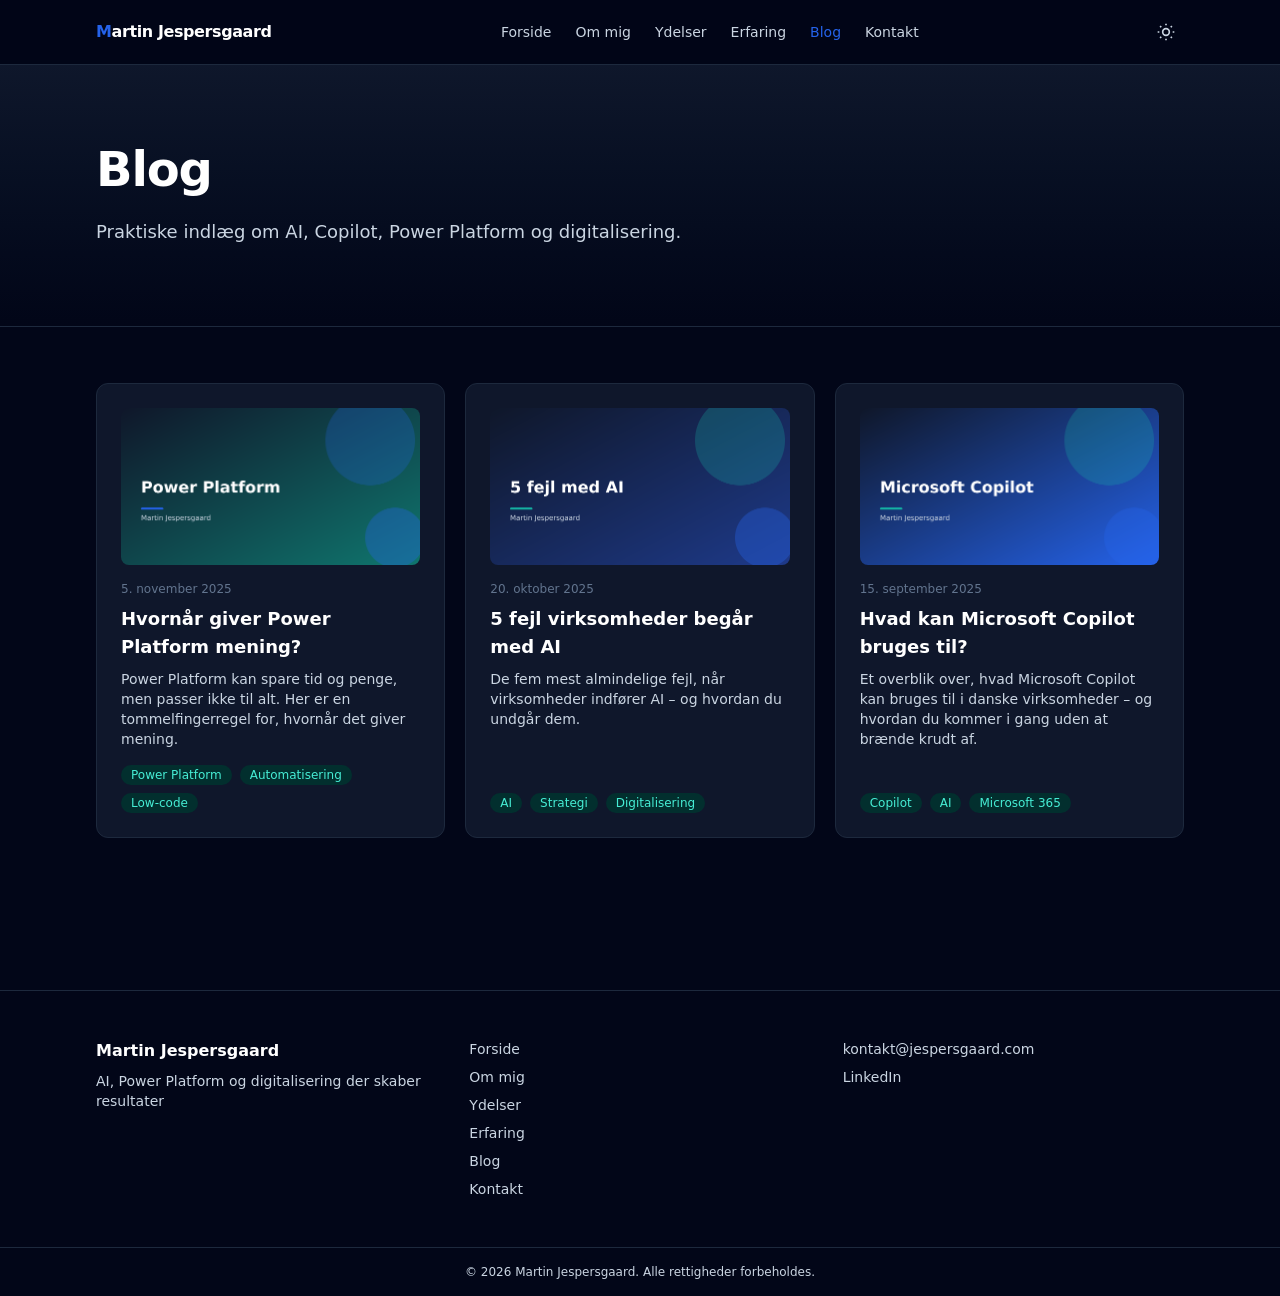
==== commit 5713e155: "Deploy 2026-11-13T13:10Z Co-authored-by: Copilot <223556219+Copilot@users.noreply.github.com>" ====
--- a/blog/index.html
+++ b/blog/index.html
@@ -1,4 +1,4 @@
-<!DOCTYPE html><html lang="da"><head><meta charset="utf-8"><meta name="viewport" content="width=device-width, initial-scale=1"><title>Blog | Martin Jespersgaard</title><meta name="description" content="Indlæg om AI, Microsoft Copilot, Power Platform og digitalisering i danske virksomheder."><meta name="robots" content="index, follow, max-image-preview:large"><meta name="theme-color" content="#2563EB"><link rel="canonical" href="https://www.jespersgaard.com/blog/"><link rel="icon" type="image/svg+xml" href="/favicon.svg"><link rel="sitemap" href="/sitemap-index.xml"><meta property="og:site_name" content="Martin Jespersgaard"><meta property="og:locale" content="da_DK"><meta property="og:type" content="website"><meta property="og:title" content="Blog | Martin Jespersgaard"><meta property="og:description" content="Indlæg om AI, Microsoft Copilot, Power Platform og digitalisering i danske virksomheder."><meta property="og:url" content="https://www.jespersgaard.com/blog/"><meta property="og:image" content="https://www.jespersgaard.com/images/og-default.png"><meta name="twitter:card" content="summary_large_image"><meta name="twitter:title" content="Blog | Martin Jespersgaard"><meta name="twitter:description" content="Indlæg om AI, Microsoft Copilot, Power Platform og digitalisering i danske virksomheder."><meta name="twitter:image" content="https://www.jespersgaard.com/images/og-default.png"><script>
+<!DOCTYPE html><html lang="da"><head><meta charset="utf-8"><meta name="viewport" content="width=device-width, initial-scale=1"><title>Blog | Martin Jespersgaard</title><meta name="description" content="Praktiske indlæg om AI, Microsoft Copilot, Power Platform, automatisering og digitalisering i danske virksomheder – skrevet af IT-konsulent Martin Jespersgaard."><meta name="robots" content="index, follow, max-image-preview:large"><meta name="theme-color" content="#2563EB"><link rel="canonical" href="https://www.jespersgaard.com/blog/"><link rel="icon" type="image/svg+xml" href="/favicon.svg"><link rel="sitemap" href="/sitemap-index.xml"><meta property="og:site_name" content="Martin Jespersgaard"><meta property="og:locale" content="da_DK"><meta property="og:type" content="website"><meta property="og:title" content="Blog | Martin Jespersgaard"><meta property="og:description" content="Praktiske indlæg om AI, Microsoft Copilot, Power Platform, automatisering og digitalisering i danske virksomheder – skrevet af IT-konsulent Martin Jespersgaard."><meta property="og:url" content="https://www.jespersgaard.com/blog/"><meta property="og:image" content="https://www.jespersgaard.com/images/og-default.png"><meta name="twitter:card" content="summary_large_image"><meta name="twitter:title" content="Blog | Martin Jespersgaard"><meta name="twitter:description" content="Praktiske indlæg om AI, Microsoft Copilot, Power Platform, automatisering og digitalisering i danske virksomheder – skrevet af IT-konsulent Martin Jespersgaard."><meta name="twitter:image" content="https://www.jespersgaard.com/images/og-default.png"><script type="application/ld+json">{"@context":"https://schema.org","@type":"BreadcrumbList","itemListElement":[{"@type":"ListItem","position":1,"name":"Forside","item":"https://www.jespersgaard.com/"},{"@type":"ListItem","position":2,"name":"Blog","item":"https://www.jespersgaard.com/blog/"}]}</script><script>
       const dark = localStorage.getItem('theme') !== 'light';
       document.documentElement.classList.toggle('dark', dark);
-    </script><link rel="stylesheet" href="/_astro/BaseLayout.BVk5-nYg.css"></head><body class="flex min-h-screen flex-col"><a href="#main" class="sr-only focus:not-sr-only focus:absolute focus:left-4 focus:top-4 focus:rounded focus:bg-primary focus:px-3 focus:py-2 focus:text-white">Gå til indhold</a><header class="sticky top-0 z-40 border-b border-slate-200 bg-white/90 backdrop-blur dark:border-slate-800 dark:bg-slate-950/90"><div class="container-x flex h-16 items-center justify-between"><a href="/" class="font-semibold tracking-tight text-secondary dark:text-white"><span class="text-primary">M</span>artin Jespersgaard</a><nav aria-label="Hovednavigation" class="hidden items-center gap-6 md:flex"><a href="/" class="text-sm font-medium hover:text-primary text-slate-600 dark:text-slate-300">Forside</a><a href="/om-mig/" class="text-sm font-medium hover:text-primary text-slate-600 dark:text-slate-300">Om mig</a><a href="/ydelser/" class="text-sm font-medium hover:text-primary text-slate-600 dark:text-slate-300">Ydelser</a><a href="/erfaring/" class="text-sm font-medium hover:text-primary text-slate-600 dark:text-slate-300">Erfaring</a><a href="/blog/" aria-current="page" class="text-sm font-medium hover:text-primary text-primary">Blog</a><a href="/kontakt/" class="text-sm font-medium hover:text-primary text-slate-600 dark:text-slate-300">Kontakt</a></nav><div class="flex items-center gap-2"><button id="theme-toggle" type="button" aria-label="Skift mellem lyst og mørkt tema" class="rounded-md p-2 text-slate-600 hover:bg-slate-100 dark:text-slate-300 dark:hover:bg-slate-800"><svg class="hidden size-5 dark:block" viewBox="0 0 24 24" fill="none" stroke="currentColor" stroke-width="2" aria-hidden="true"><circle cx="12" cy="12" r="4"></circle><path d="M12 2v2m0 16v2M4.9 4.9l1.4 1.4m11.4 11.4 1.4 1.4M2 12h2m16 0h2M4.9 19.1l1.4-1.4M17.7 6.3l1.4-1.4"></path></svg><svg class="size-5 dark:hidden" viewBox="0 0 24 24" fill="none" stroke="currentColor" stroke-width="2" aria-hidden="true"><path d="M21 12.8A9 9 0 1 1 11.2 3a7 7 0 0 0 9.8 9.8z"></path></svg></button><button id="menu-toggle" type="button" aria-label="Åbn menu" aria-expanded="false" aria-controls="mobile-menu" class="rounded-md p-2 text-slate-600 hover:bg-slate-100 md:hidden dark:text-slate-300 dark:hover:bg-slate-800"><svg class="size-5" viewBox="0 0 24 24" fill="none" stroke="currentColor" stroke-width="2" aria-hidden="true"><path d="M4 6h16M4 12h16M4 18h16"></path></svg></button></div></div><nav id="mobile-menu" aria-label="Mobilnavigation" hidden class="border-t border-slate-200 md:hidden dark:border-slate-800"><div class="container-x flex flex-col py-2"><a href="/" class="py-2 text-sm font-medium">Forside</a><a href="/om-mig/" class="py-2 text-sm font-medium">Om mig</a><a href="/ydelser/" class="py-2 text-sm font-medium">Ydelser</a><a href="/erfaring/" class="py-2 text-sm font-medium">Erfaring</a><a href="/blog/" class="py-2 text-sm font-medium">Blog</a><a href="/kontakt/" class="py-2 text-sm font-medium">Kontakt</a></div></nav></header><script type="module">document.getElementById(`theme-toggle`)?.addEventListener(`click`,()=>{let e=document.documentElement.classList.toggle(`dark`);localStorage.setItem(`theme`,e?`dark`:`light`)});var e=document.getElementById(`menu-toggle`),t=document.getElementById(`mobile-menu`);e?.addEventListener(`click`,()=>{let n=t.hasAttribute(`hidden`);t.toggleAttribute(`hidden`,!n),e.setAttribute(`aria-expanded`,String(n))});</script><!-- {SITE.name} --><main id="main" class="flex-1"><section class="border-b border-slate-200 bg-gradient-to-b from-slate-50 to-white dark:border-slate-800 dark:from-slate-900 dark:to-slate-950"><div class="container-x py-14 sm:py-20"><h1 class="max-w-3xl font-bold tracking-tight text-3xl sm:text-5xl">Blog</h1><p class="mt-6 max-w-2xl text-lg leading-relaxed">Praktiske indlæg om AI, Copilot, Power Platform og digitalisering.</p></div></section><div class="container-x grid gap-5 py-14 md:grid-cols-2 lg:grid-cols-3"><article class="card flex h-full flex-col"><img src="/images/blog/power-platform.svg" alt="Illustration af Power Platform-byggeklodser" width="640" height="336" loading="lazy" decoding="async" class="mb-4 aspect-[1200/630] w-full rounded-lg object-cover"><time datetime="2025-11-05T00:00:00.000Z" class="text-xs text-slate-500">5. november 2025</time><h3 class="mt-2 text-lg font-semibold"><a href="/blog/hvornaar-power-platform/" class="hover:text-primary">Hvornår giver Power Platform mening?</a></h3><p class="mt-2 flex-1 text-sm">Power Platform kan spare tid og penge, men passer ikke til alt. Her er en tommelfingerregel for, hvornår det giver mening.</p><div class="mt-4 flex flex-wrap gap-2"><span class="tag">Power Platform</span><span class="tag">Automatisering</span><span class="tag">Low-code</span></div></article><article class="card flex h-full flex-col"><img src="/images/blog/ai-fejl.svg" alt="Illustration af fem faldgruber ved AI-projekter" width="640" height="336" loading="lazy" decoding="async" class="mb-4 aspect-[1200/630] w-full rounded-lg object-cover"><time datetime="2025-10-20T00:00:00.000Z" class="text-xs text-slate-500">20. oktober 2025</time><h3 class="mt-2 text-lg font-semibold"><a href="/blog/5-fejl-med-ai/" class="hover:text-primary">5 fejl virksomheder begår med AI</a></h3><p class="mt-2 flex-1 text-sm">De fem mest almindelige fejl, når virksomheder indfører AI – og hvordan du undgår dem.</p><div class="mt-4 flex flex-wrap gap-2"><span class="tag">AI</span><span class="tag">Strategi</span><span class="tag">Digitalisering</span></div></article><article class="card flex h-full flex-col"><img src="/images/blog/hvad-er-copilot.svg" alt="Illustration af Microsoft Copilot i en arbejdsgang" width="640" height="336" loading="lazy" decoding="async" class="mb-4 aspect-[1200/630] w-full rounded-lg object-cover"><time datetime="2025-09-15T00:00:00.000Z" class="text-xs text-slate-500">15. september 2025</time><h3 class="mt-2 text-lg font-semibold"><a href="/blog/hvad-er-copilot/" class="hover:text-primary">Hvad kan Microsoft Copilot bruges til?</a></h3><p class="mt-2 flex-1 text-sm">Et overblik over, hvad Microsoft Copilot kan bruges til i danske virksomheder – og hvordan du kommer i gang uden at brænde krudt af.</p><div class="mt-4 flex flex-wrap gap-2"><span class="tag">Copilot</span><span class="tag">AI</span><span class="tag">Microsoft 365</span></div></article></div></main><footer class="mt-24 border-t border-slate-200 dark:border-slate-800"><div class="container-x grid gap-8 py-12 md:grid-cols-3"><div><p class="font-semibold text-secondary dark:text-white">Martin Jespersgaard</p><p class="mt-2 text-sm">AI, Power Platform og digitalisering der skaber resultater</p></div><nav aria-label="Footernavigation"><ul class="space-y-2 text-sm"><li><a href="/" class="hover:text-primary">Forside</a></li><li><a href="/om-mig/" class="hover:text-primary">Om mig</a></li><li><a href="/ydelser/" class="hover:text-primary">Ydelser</a></li><li><a href="/erfaring/" class="hover:text-primary">Erfaring</a></li><li><a href="/blog/" class="hover:text-primary">Blog</a></li><li><a href="/kontakt/" class="hover:text-primary">Kontakt</a></li></ul></nav><div class="text-sm"><p><a href="mailto:kontakt@jespersgaard.com" class="hover:text-primary">kontakt@jespersgaard.com</a></p><p class="mt-2"><a href="https://www.linkedin.com/in/jespersgaard/" rel="me noopener" class="hover:text-primary">LinkedIn</a></p></div></div><div class="border-t border-slate-200 py-4 text-center text-xs dark:border-slate-800">© 2026 Martin Jespersgaard. Alle rettigheder forbeholdes.</div></footer></body></html>+    </script><link rel="stylesheet" href="/_astro/BaseLayout.BVk5-nYg.css"></head><body class="flex min-h-screen flex-col"><a href="#main" class="sr-only focus:not-sr-only focus:absolute focus:left-4 focus:top-4 focus:rounded focus:bg-primary focus:px-3 focus:py-2 focus:text-white">Gå til indhold</a><header class="sticky top-0 z-40 border-b border-slate-200 bg-white/90 backdrop-blur dark:border-slate-800 dark:bg-slate-950/90"><div class="container-x flex h-16 items-center justify-between"><a href="/" class="font-semibold tracking-tight text-secondary dark:text-white"><span class="text-primary">M</span>artin Jespersgaard</a><nav aria-label="Hovednavigation" class="hidden items-center gap-6 md:flex"><a href="/" class="text-sm font-medium hover:text-primary text-slate-600 dark:text-slate-300">Forside</a><a href="/om-mig/" class="text-sm font-medium hover:text-primary text-slate-600 dark:text-slate-300">Om mig</a><a href="/ydelser/" class="text-sm font-medium hover:text-primary text-slate-600 dark:text-slate-300">Ydelser</a><a href="/erfaring/" class="text-sm font-medium hover:text-primary text-slate-600 dark:text-slate-300">Erfaring</a><a href="/blog/" aria-current="page" class="text-sm font-medium hover:text-primary text-primary">Blog</a><a href="/kontakt/" class="text-sm font-medium hover:text-primary text-slate-600 dark:text-slate-300">Kontakt</a></nav><div class="flex items-center gap-2"><button id="theme-toggle" type="button" aria-label="Skift mellem lyst og mørkt tema" class="rounded-md p-2 text-slate-600 hover:bg-slate-100 dark:text-slate-300 dark:hover:bg-slate-800"><svg class="hidden size-5 dark:block" viewBox="0 0 24 24" fill="none" stroke="currentColor" stroke-width="2" aria-hidden="true"><circle cx="12" cy="12" r="4"></circle><path d="M12 2v2m0 16v2M4.9 4.9l1.4 1.4m11.4 11.4 1.4 1.4M2 12h2m16 0h2M4.9 19.1l1.4-1.4M17.7 6.3l1.4-1.4"></path></svg><svg class="size-5 dark:hidden" viewBox="0 0 24 24" fill="none" stroke="currentColor" stroke-width="2" aria-hidden="true"><path d="M21 12.8A9 9 0 1 1 11.2 3a7 7 0 0 0 9.8 9.8z"></path></svg></button><button id="menu-toggle" type="button" aria-label="Åbn menu" aria-expanded="false" aria-controls="mobile-menu" class="rounded-md p-2 text-slate-600 hover:bg-slate-100 md:hidden dark:text-slate-300 dark:hover:bg-slate-800"><svg class="size-5" viewBox="0 0 24 24" fill="none" stroke="currentColor" stroke-width="2" aria-hidden="true"><path d="M4 6h16M4 12h16M4 18h16"></path></svg></button></div></div><nav id="mobile-menu" aria-label="Mobilnavigation" hidden class="border-t border-slate-200 md:hidden dark:border-slate-800"><div class="container-x flex flex-col py-2"><a href="/" class="py-2 text-sm font-medium">Forside</a><a href="/om-mig/" class="py-2 text-sm font-medium">Om mig</a><a href="/ydelser/" class="py-2 text-sm font-medium">Ydelser</a><a href="/erfaring/" class="py-2 text-sm font-medium">Erfaring</a><a href="/blog/" class="py-2 text-sm font-medium">Blog</a><a href="/kontakt/" class="py-2 text-sm font-medium">Kontakt</a></div></nav></header><script type="module">document.getElementById(`theme-toggle`)?.addEventListener(`click`,()=>{let e=document.documentElement.classList.toggle(`dark`);localStorage.setItem(`theme`,e?`dark`:`light`)});var e=document.getElementById(`menu-toggle`),t=document.getElementById(`mobile-menu`);e?.addEventListener(`click`,()=>{let n=t.hasAttribute(`hidden`);t.toggleAttribute(`hidden`,!n),e.setAttribute(`aria-expanded`,String(n))});</script><!-- {SITE.name} --><main id="main" class="flex-1"><section class="border-b border-slate-200 bg-gradient-to-b from-slate-50 to-white dark:border-slate-800 dark:from-slate-900 dark:to-slate-950"><div class="container-x py-14 sm:py-20"><h1 class="max-w-3xl font-bold tracking-tight text-3xl sm:text-5xl">Blog</h1><p class="mt-6 max-w-2xl text-lg leading-relaxed">Praktiske indlæg om AI, Copilot, Power Platform og digitalisering.</p></div></section><div class="container-x grid gap-5 py-14 md:grid-cols-2 lg:grid-cols-3"><article class="card flex h-full flex-col"><img src="/images/blog/power-platform.png" alt="Illustration af Power Platform-byggeklodser" width="640" height="336" loading="lazy" decoding="async" class="mb-4 aspect-[1200/630] w-full rounded-lg object-cover"><time datetime="2025-11-05T00:00:00.000Z" class="text-xs text-slate-500">5. november 2025</time><h3 class="mt-2 text-lg font-semibold"><a href="/blog/hvornaar-power-platform/" class="hover:text-primary">Hvornår giver Power Platform mening?</a></h3><p class="mt-2 flex-1 text-sm">Power Platform kan spare tid og penge, men passer ikke til alt. Her er en tommelfingerregel for, hvornår det giver mening.</p><div class="mt-4 flex flex-wrap gap-2"><span class="tag">Power Platform</span><span class="tag">Automatisering</span><span class="tag">Low-code</span></div></article><article class="card flex h-full flex-col"><img src="/images/blog/ai-fejl.png" alt="Illustration af fem faldgruber ved AI-projekter" width="640" height="336" loading="lazy" decoding="async" class="mb-4 aspect-[1200/630] w-full rounded-lg object-cover"><time datetime="2025-10-20T00:00:00.000Z" class="text-xs text-slate-500">20. oktober 2025</time><h3 class="mt-2 text-lg font-semibold"><a href="/blog/5-fejl-med-ai/" class="hover:text-primary">5 fejl virksomheder begår med AI</a></h3><p class="mt-2 flex-1 text-sm">De fem mest almindelige fejl, når virksomheder indfører AI – og hvordan du undgår dem.</p><div class="mt-4 flex flex-wrap gap-2"><span class="tag">AI</span><span class="tag">Strategi</span><span class="tag">Digitalisering</span></div></article><article class="card flex h-full flex-col"><img src="/images/blog/hvad-er-copilot.png" alt="Illustration af Microsoft Copilot i en arbejdsgang" width="640" height="336" loading="lazy" decoding="async" class="mb-4 aspect-[1200/630] w-full rounded-lg object-cover"><time datetime="2025-09-15T00:00:00.000Z" class="text-xs text-slate-500">15. september 2025</time><h3 class="mt-2 text-lg font-semibold"><a href="/blog/hvad-er-copilot/" class="hover:text-primary">Hvad kan Microsoft Copilot bruges til?</a></h3><p class="mt-2 flex-1 text-sm">Et overblik over, hvad Microsoft Copilot kan bruges til i danske virksomheder – og hvordan du kommer i gang uden at brænde krudt af.</p><div class="mt-4 flex flex-wrap gap-2"><span class="tag">Copilot</span><span class="tag">AI</span><span class="tag">Microsoft 365</span></div></article></div></main><footer class="mt-24 border-t border-slate-200 dark:border-slate-800"><div class="container-x grid gap-8 py-12 md:grid-cols-3"><div><p class="font-semibold text-secondary dark:text-white">Martin Jespersgaard</p><p class="mt-2 text-sm">AI, Power Platform og digitalisering der skaber resultater</p></div><nav aria-label="Footernavigation"><ul class="space-y-2 text-sm"><li><a href="/" class="hover:text-primary">Forside</a></li><li><a href="/om-mig/" class="hover:text-primary">Om mig</a></li><li><a href="/ydelser/" class="hover:text-primary">Ydelser</a></li><li><a href="/erfaring/" class="hover:text-primary">Erfaring</a></li><li><a href="/blog/" class="hover:text-primary">Blog</a></li><li><a href="/kontakt/" class="hover:text-primary">Kontakt</a></li></ul></nav><div class="text-sm"><p><a href="mailto:kontakt@jespersgaard.com" class="hover:text-primary">kontakt@jespersgaard.com</a></p><p class="mt-2"><a href="https://www.linkedin.com/in/jespersgaard/" rel="me noopener" class="hover:text-primary">LinkedIn</a></p></div></div><div class="border-t border-slate-200 py-4 text-center text-xs dark:border-slate-800">© 2026 Martin Jespersgaard. Alle rettigheder forbeholdes.</div></footer></body></html>
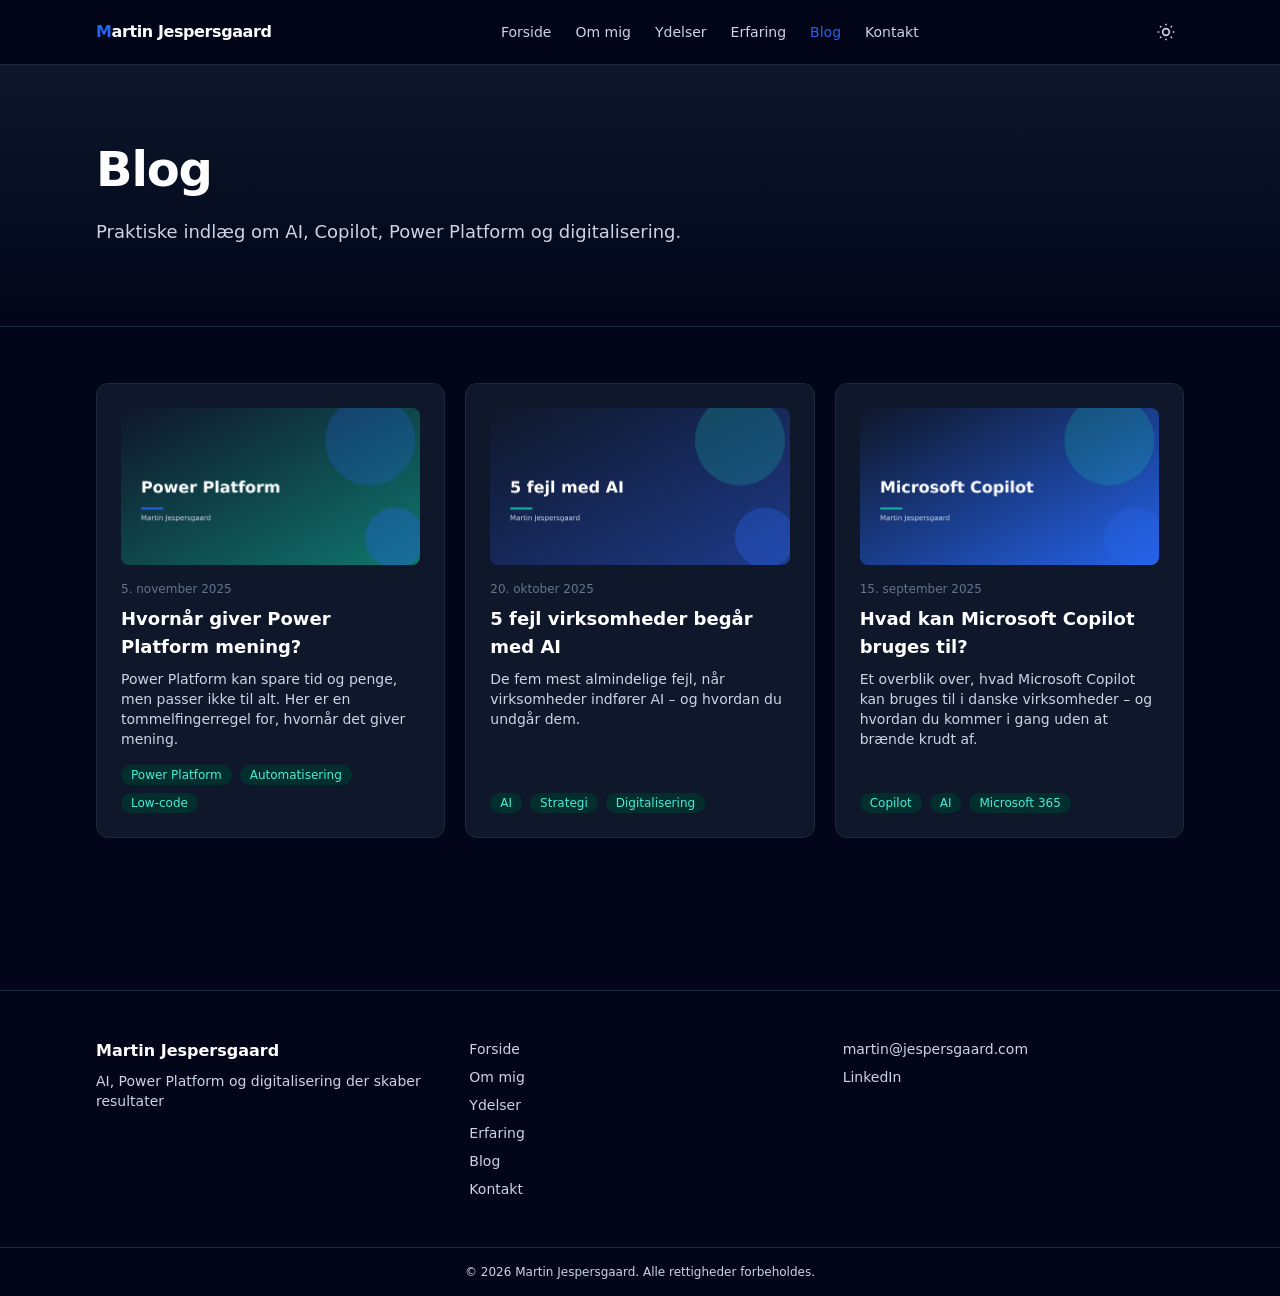
==== commit 4cdc1902: "Deploy 2026-11-13T14:14Z Co-authored-by: Copilot <223556219+Copilot@users.noreply.github.com>" ====
--- a/blog/index.html
+++ b/blog/index.html
@@ -1,4 +1,4 @@
 <!DOCTYPE html><html lang="da"><head><meta charset="utf-8"><meta name="viewport" content="width=device-width, initial-scale=1"><title>Blog | Martin Jespersgaard</title><meta name="description" content="Praktiske indlæg om AI, Microsoft Copilot, Power Platform, automatisering og digitalisering i danske virksomheder – skrevet af IT-konsulent Martin Jespersgaard."><meta name="robots" content="index, follow, max-image-preview:large"><meta name="theme-color" content="#2563EB"><link rel="canonical" href="https://www.jespersgaard.com/blog/"><link rel="icon" type="image/svg+xml" href="/favicon.svg"><link rel="sitemap" href="/sitemap-index.xml"><meta property="og:site_name" content="Martin Jespersgaard"><meta property="og:locale" content="da_DK"><meta property="og:type" content="website"><meta property="og:title" content="Blog | Martin Jespersgaard"><meta property="og:description" content="Praktiske indlæg om AI, Microsoft Copilot, Power Platform, automatisering og digitalisering i danske virksomheder – skrevet af IT-konsulent Martin Jespersgaard."><meta property="og:url" content="https://www.jespersgaard.com/blog/"><meta property="og:image" content="https://www.jespersgaard.com/images/og-default.png"><meta name="twitter:card" content="summary_large_image"><meta name="twitter:title" content="Blog | Martin Jespersgaard"><meta name="twitter:description" content="Praktiske indlæg om AI, Microsoft Copilot, Power Platform, automatisering og digitalisering i danske virksomheder – skrevet af IT-konsulent Martin Jespersgaard."><meta name="twitter:image" content="https://www.jespersgaard.com/images/og-default.png"><script type="application/ld+json">{"@context":"https://schema.org","@type":"BreadcrumbList","itemListElement":[{"@type":"ListItem","position":1,"name":"Forside","item":"https://www.jespersgaard.com/"},{"@type":"ListItem","position":2,"name":"Blog","item":"https://www.jespersgaard.com/blog/"}]}</script><script>
       const dark = localStorage.getItem('theme') !== 'light';
       document.documentElement.classList.toggle('dark', dark);
-    </script><link rel="stylesheet" href="/_astro/BaseLayout.BVk5-nYg.css"></head><body class="flex min-h-screen flex-col"><a href="#main" class="sr-only focus:not-sr-only focus:absolute focus:left-4 focus:top-4 focus:rounded focus:bg-primary focus:px-3 focus:py-2 focus:text-white">Gå til indhold</a><header class="sticky top-0 z-40 border-b border-slate-200 bg-white/90 backdrop-blur dark:border-slate-800 dark:bg-slate-950/90"><div class="container-x flex h-16 items-center justify-between"><a href="/" class="font-semibold tracking-tight text-secondary dark:text-white"><span class="text-primary">M</span>artin Jespersgaard</a><nav aria-label="Hovednavigation" class="hidden items-center gap-6 md:flex"><a href="/" class="text-sm font-medium hover:text-primary text-slate-600 dark:text-slate-300">Forside</a><a href="/om-mig/" class="text-sm font-medium hover:text-primary text-slate-600 dark:text-slate-300">Om mig</a><a href="/ydelser/" class="text-sm font-medium hover:text-primary text-slate-600 dark:text-slate-300">Ydelser</a><a href="/erfaring/" class="text-sm font-medium hover:text-primary text-slate-600 dark:text-slate-300">Erfaring</a><a href="/blog/" aria-current="page" class="text-sm font-medium hover:text-primary text-primary">Blog</a><a href="/kontakt/" class="text-sm font-medium hover:text-primary text-slate-600 dark:text-slate-300">Kontakt</a></nav><div class="flex items-center gap-2"><button id="theme-toggle" type="button" aria-label="Skift mellem lyst og mørkt tema" class="rounded-md p-2 text-slate-600 hover:bg-slate-100 dark:text-slate-300 dark:hover:bg-slate-800"><svg class="hidden size-5 dark:block" viewBox="0 0 24 24" fill="none" stroke="currentColor" stroke-width="2" aria-hidden="true"><circle cx="12" cy="12" r="4"></circle><path d="M12 2v2m0 16v2M4.9 4.9l1.4 1.4m11.4 11.4 1.4 1.4M2 12h2m16 0h2M4.9 19.1l1.4-1.4M17.7 6.3l1.4-1.4"></path></svg><svg class="size-5 dark:hidden" viewBox="0 0 24 24" fill="none" stroke="currentColor" stroke-width="2" aria-hidden="true"><path d="M21 12.8A9 9 0 1 1 11.2 3a7 7 0 0 0 9.8 9.8z"></path></svg></button><button id="menu-toggle" type="button" aria-label="Åbn menu" aria-expanded="false" aria-controls="mobile-menu" class="rounded-md p-2 text-slate-600 hover:bg-slate-100 md:hidden dark:text-slate-300 dark:hover:bg-slate-800"><svg class="size-5" viewBox="0 0 24 24" fill="none" stroke="currentColor" stroke-width="2" aria-hidden="true"><path d="M4 6h16M4 12h16M4 18h16"></path></svg></button></div></div><nav id="mobile-menu" aria-label="Mobilnavigation" hidden class="border-t border-slate-200 md:hidden dark:border-slate-800"><div class="container-x flex flex-col py-2"><a href="/" class="py-2 text-sm font-medium">Forside</a><a href="/om-mig/" class="py-2 text-sm font-medium">Om mig</a><a href="/ydelser/" class="py-2 text-sm font-medium">Ydelser</a><a href="/erfaring/" class="py-2 text-sm font-medium">Erfaring</a><a href="/blog/" class="py-2 text-sm font-medium">Blog</a><a href="/kontakt/" class="py-2 text-sm font-medium">Kontakt</a></div></nav></header><script type="module">document.getElementById(`theme-toggle`)?.addEventListener(`click`,()=>{let e=document.documentElement.classList.toggle(`dark`);localStorage.setItem(`theme`,e?`dark`:`light`)});var e=document.getElementById(`menu-toggle`),t=document.getElementById(`mobile-menu`);e?.addEventListener(`click`,()=>{let n=t.hasAttribute(`hidden`);t.toggleAttribute(`hidden`,!n),e.setAttribute(`aria-expanded`,String(n))});</script><!-- {SITE.name} --><main id="main" class="flex-1"><section class="border-b border-slate-200 bg-gradient-to-b from-slate-50 to-white dark:border-slate-800 dark:from-slate-900 dark:to-slate-950"><div class="container-x py-14 sm:py-20"><h1 class="max-w-3xl font-bold tracking-tight text-3xl sm:text-5xl">Blog</h1><p class="mt-6 max-w-2xl text-lg leading-relaxed">Praktiske indlæg om AI, Copilot, Power Platform og digitalisering.</p></div></section><div class="container-x grid gap-5 py-14 md:grid-cols-2 lg:grid-cols-3"><article class="card flex h-full flex-col"><img src="/images/blog/power-platform.png" alt="Illustration af Power Platform-byggeklodser" width="640" height="336" loading="lazy" decoding="async" class="mb-4 aspect-[1200/630] w-full rounded-lg object-cover"><time datetime="2025-11-05T00:00:00.000Z" class="text-xs text-slate-500">5. november 2025</time><h3 class="mt-2 text-lg font-semibold"><a href="/blog/hvornaar-power-platform/" class="hover:text-primary">Hvornår giver Power Platform mening?</a></h3><p class="mt-2 flex-1 text-sm">Power Platform kan spare tid og penge, men passer ikke til alt. Her er en tommelfingerregel for, hvornår det giver mening.</p><div class="mt-4 flex flex-wrap gap-2"><span class="tag">Power Platform</span><span class="tag">Automatisering</span><span class="tag">Low-code</span></div></article><article class="card flex h-full flex-col"><img src="/images/blog/ai-fejl.png" alt="Illustration af fem faldgruber ved AI-projekter" width="640" height="336" loading="lazy" decoding="async" class="mb-4 aspect-[1200/630] w-full rounded-lg object-cover"><time datetime="2025-10-20T00:00:00.000Z" class="text-xs text-slate-500">20. oktober 2025</time><h3 class="mt-2 text-lg font-semibold"><a href="/blog/5-fejl-med-ai/" class="hover:text-primary">5 fejl virksomheder begår med AI</a></h3><p class="mt-2 flex-1 text-sm">De fem mest almindelige fejl, når virksomheder indfører AI – og hvordan du undgår dem.</p><div class="mt-4 flex flex-wrap gap-2"><span class="tag">AI</span><span class="tag">Strategi</span><span class="tag">Digitalisering</span></div></article><article class="card flex h-full flex-col"><img src="/images/blog/hvad-er-copilot.png" alt="Illustration af Microsoft Copilot i en arbejdsgang" width="640" height="336" loading="lazy" decoding="async" class="mb-4 aspect-[1200/630] w-full rounded-lg object-cover"><time datetime="2025-09-15T00:00:00.000Z" class="text-xs text-slate-500">15. september 2025</time><h3 class="mt-2 text-lg font-semibold"><a href="/blog/hvad-er-copilot/" class="hover:text-primary">Hvad kan Microsoft Copilot bruges til?</a></h3><p class="mt-2 flex-1 text-sm">Et overblik over, hvad Microsoft Copilot kan bruges til i danske virksomheder – og hvordan du kommer i gang uden at brænde krudt af.</p><div class="mt-4 flex flex-wrap gap-2"><span class="tag">Copilot</span><span class="tag">AI</span><span class="tag">Microsoft 365</span></div></article></div></main><footer class="mt-24 border-t border-slate-200 dark:border-slate-800"><div class="container-x grid gap-8 py-12 md:grid-cols-3"><div><p class="font-semibold text-secondary dark:text-white">Martin Jespersgaard</p><p class="mt-2 text-sm">AI, Power Platform og digitalisering der skaber resultater</p></div><nav aria-label="Footernavigation"><ul class="space-y-2 text-sm"><li><a href="/" class="hover:text-primary">Forside</a></li><li><a href="/om-mig/" class="hover:text-primary">Om mig</a></li><li><a href="/ydelser/" class="hover:text-primary">Ydelser</a></li><li><a href="/erfaring/" class="hover:text-primary">Erfaring</a></li><li><a href="/blog/" class="hover:text-primary">Blog</a></li><li><a href="/kontakt/" class="hover:text-primary">Kontakt</a></li></ul></nav><div class="text-sm"><p><a href="mailto:kontakt@jespersgaard.com" class="hover:text-primary">kontakt@jespersgaard.com</a></p><p class="mt-2"><a href="https://www.linkedin.com/in/jespersgaard/" rel="me noopener" class="hover:text-primary">LinkedIn</a></p></div></div><div class="border-t border-slate-200 py-4 text-center text-xs dark:border-slate-800">© 2026 Martin Jespersgaard. Alle rettigheder forbeholdes.</div></footer></body></html>+    </script><link rel="stylesheet" href="/_astro/BaseLayout.BVk5-nYg.css"></head><body class="flex min-h-screen flex-col"><a href="#main" class="sr-only focus:not-sr-only focus:absolute focus:left-4 focus:top-4 focus:rounded focus:bg-primary focus:px-3 focus:py-2 focus:text-white">Gå til indhold</a><header class="sticky top-0 z-40 border-b border-slate-200 bg-white/90 backdrop-blur dark:border-slate-800 dark:bg-slate-950/90"><div class="container-x flex h-16 items-center justify-between"><a href="/" class="font-semibold tracking-tight text-secondary dark:text-white"><span class="text-primary">M</span>artin Jespersgaard</a><nav aria-label="Hovednavigation" class="hidden items-center gap-6 md:flex"><a href="/" class="text-sm font-medium hover:text-primary text-slate-600 dark:text-slate-300">Forside</a><a href="/om-mig/" class="text-sm font-medium hover:text-primary text-slate-600 dark:text-slate-300">Om mig</a><a href="/ydelser/" class="text-sm font-medium hover:text-primary text-slate-600 dark:text-slate-300">Ydelser</a><a href="/erfaring/" class="text-sm font-medium hover:text-primary text-slate-600 dark:text-slate-300">Erfaring</a><a href="/blog/" aria-current="page" class="text-sm font-medium hover:text-primary text-primary">Blog</a><a href="/kontakt/" class="text-sm font-medium hover:text-primary text-slate-600 dark:text-slate-300">Kontakt</a></nav><div class="flex items-center gap-2"><button id="theme-toggle" type="button" aria-label="Skift mellem lyst og mørkt tema" class="rounded-md p-2 text-slate-600 hover:bg-slate-100 dark:text-slate-300 dark:hover:bg-slate-800"><svg class="hidden size-5 dark:block" viewBox="0 0 24 24" fill="none" stroke="currentColor" stroke-width="2" aria-hidden="true"><circle cx="12" cy="12" r="4"></circle><path d="M12 2v2m0 16v2M4.9 4.9l1.4 1.4m11.4 11.4 1.4 1.4M2 12h2m16 0h2M4.9 19.1l1.4-1.4M17.7 6.3l1.4-1.4"></path></svg><svg class="size-5 dark:hidden" viewBox="0 0 24 24" fill="none" stroke="currentColor" stroke-width="2" aria-hidden="true"><path d="M21 12.8A9 9 0 1 1 11.2 3a7 7 0 0 0 9.8 9.8z"></path></svg></button><button id="menu-toggle" type="button" aria-label="Åbn menu" aria-expanded="false" aria-controls="mobile-menu" class="rounded-md p-2 text-slate-600 hover:bg-slate-100 md:hidden dark:text-slate-300 dark:hover:bg-slate-800"><svg class="size-5" viewBox="0 0 24 24" fill="none" stroke="currentColor" stroke-width="2" aria-hidden="true"><path d="M4 6h16M4 12h16M4 18h16"></path></svg></button></div></div><nav id="mobile-menu" aria-label="Mobilnavigation" hidden class="border-t border-slate-200 md:hidden dark:border-slate-800"><div class="container-x flex flex-col py-2"><a href="/" class="py-2 text-sm font-medium">Forside</a><a href="/om-mig/" class="py-2 text-sm font-medium">Om mig</a><a href="/ydelser/" class="py-2 text-sm font-medium">Ydelser</a><a href="/erfaring/" class="py-2 text-sm font-medium">Erfaring</a><a href="/blog/" class="py-2 text-sm font-medium">Blog</a><a href="/kontakt/" class="py-2 text-sm font-medium">Kontakt</a></div></nav></header><script type="module">document.getElementById(`theme-toggle`)?.addEventListener(`click`,()=>{let e=document.documentElement.classList.toggle(`dark`);localStorage.setItem(`theme`,e?`dark`:`light`)});var e=document.getElementById(`menu-toggle`),t=document.getElementById(`mobile-menu`);e?.addEventListener(`click`,()=>{let n=t.hasAttribute(`hidden`);t.toggleAttribute(`hidden`,!n),e.setAttribute(`aria-expanded`,String(n))});</script><!-- {SITE.name} --><main id="main" class="flex-1"><section class="border-b border-slate-200 bg-gradient-to-b from-slate-50 to-white dark:border-slate-800 dark:from-slate-900 dark:to-slate-950"><div class="container-x py-14 sm:py-20"><h1 class="max-w-3xl font-bold tracking-tight text-3xl sm:text-5xl">Blog</h1><p class="mt-6 max-w-2xl text-lg leading-relaxed">Praktiske indlæg om AI, Copilot, Power Platform og digitalisering.</p></div></section><div class="container-x grid gap-5 py-14 md:grid-cols-2 lg:grid-cols-3"><article class="card flex h-full flex-col"><img src="/images/blog/power-platform.png" alt="Illustration af Power Platform-byggeklodser" width="640" height="336" loading="lazy" decoding="async" class="mb-4 aspect-[1200/630] w-full rounded-lg object-cover"><time datetime="2025-11-05T00:00:00.000Z" class="text-xs text-slate-500">5. november 2025</time><h3 class="mt-2 text-lg font-semibold"><a href="/blog/hvornaar-power-platform/" class="hover:text-primary">Hvornår giver Power Platform mening?</a></h3><p class="mt-2 flex-1 text-sm">Power Platform kan spare tid og penge, men passer ikke til alt. Her er en tommelfingerregel for, hvornår det giver mening.</p><div class="mt-4 flex flex-wrap gap-2"><span class="tag">Power Platform</span><span class="tag">Automatisering</span><span class="tag">Low-code</span></div></article><article class="card flex h-full flex-col"><img src="/images/blog/ai-fejl.png" alt="Illustration af fem faldgruber ved AI-projekter" width="640" height="336" loading="lazy" decoding="async" class="mb-4 aspect-[1200/630] w-full rounded-lg object-cover"><time datetime="2025-10-20T00:00:00.000Z" class="text-xs text-slate-500">20. oktober 2025</time><h3 class="mt-2 text-lg font-semibold"><a href="/blog/5-fejl-med-ai/" class="hover:text-primary">5 fejl virksomheder begår med AI</a></h3><p class="mt-2 flex-1 text-sm">De fem mest almindelige fejl, når virksomheder indfører AI – og hvordan du undgår dem.</p><div class="mt-4 flex flex-wrap gap-2"><span class="tag">AI</span><span class="tag">Strategi</span><span class="tag">Digitalisering</span></div></article><article class="card flex h-full flex-col"><img src="/images/blog/hvad-er-copilot.png" alt="Illustration af Microsoft Copilot i en arbejdsgang" width="640" height="336" loading="lazy" decoding="async" class="mb-4 aspect-[1200/630] w-full rounded-lg object-cover"><time datetime="2025-09-15T00:00:00.000Z" class="text-xs text-slate-500">15. september 2025</time><h3 class="mt-2 text-lg font-semibold"><a href="/blog/hvad-er-copilot/" class="hover:text-primary">Hvad kan Microsoft Copilot bruges til?</a></h3><p class="mt-2 flex-1 text-sm">Et overblik over, hvad Microsoft Copilot kan bruges til i danske virksomheder – og hvordan du kommer i gang uden at brænde krudt af.</p><div class="mt-4 flex flex-wrap gap-2"><span class="tag">Copilot</span><span class="tag">AI</span><span class="tag">Microsoft 365</span></div></article></div></main><footer class="mt-24 border-t border-slate-200 dark:border-slate-800"><div class="container-x grid gap-8 py-12 md:grid-cols-3"><div><p class="font-semibold text-secondary dark:text-white">Martin Jespersgaard</p><p class="mt-2 text-sm">AI, Power Platform og digitalisering der skaber resultater</p></div><nav aria-label="Footernavigation"><ul class="space-y-2 text-sm"><li><a href="/" class="hover:text-primary">Forside</a></li><li><a href="/om-mig/" class="hover:text-primary">Om mig</a></li><li><a href="/ydelser/" class="hover:text-primary">Ydelser</a></li><li><a href="/erfaring/" class="hover:text-primary">Erfaring</a></li><li><a href="/blog/" class="hover:text-primary">Blog</a></li><li><a href="/kontakt/" class="hover:text-primary">Kontakt</a></li></ul></nav><div class="text-sm"><p><a href="mailto:martin@jespersgaard.com" class="hover:text-primary">martin@jespersgaard.com</a></p><p class="mt-2"><a href="https://www.linkedin.com/in/jespersgaard/" rel="me noopener" class="hover:text-primary">LinkedIn</a></p></div></div><div class="border-t border-slate-200 py-4 text-center text-xs dark:border-slate-800">© 2026 Martin Jespersgaard. Alle rettigheder forbeholdes.</div></footer></body></html>
